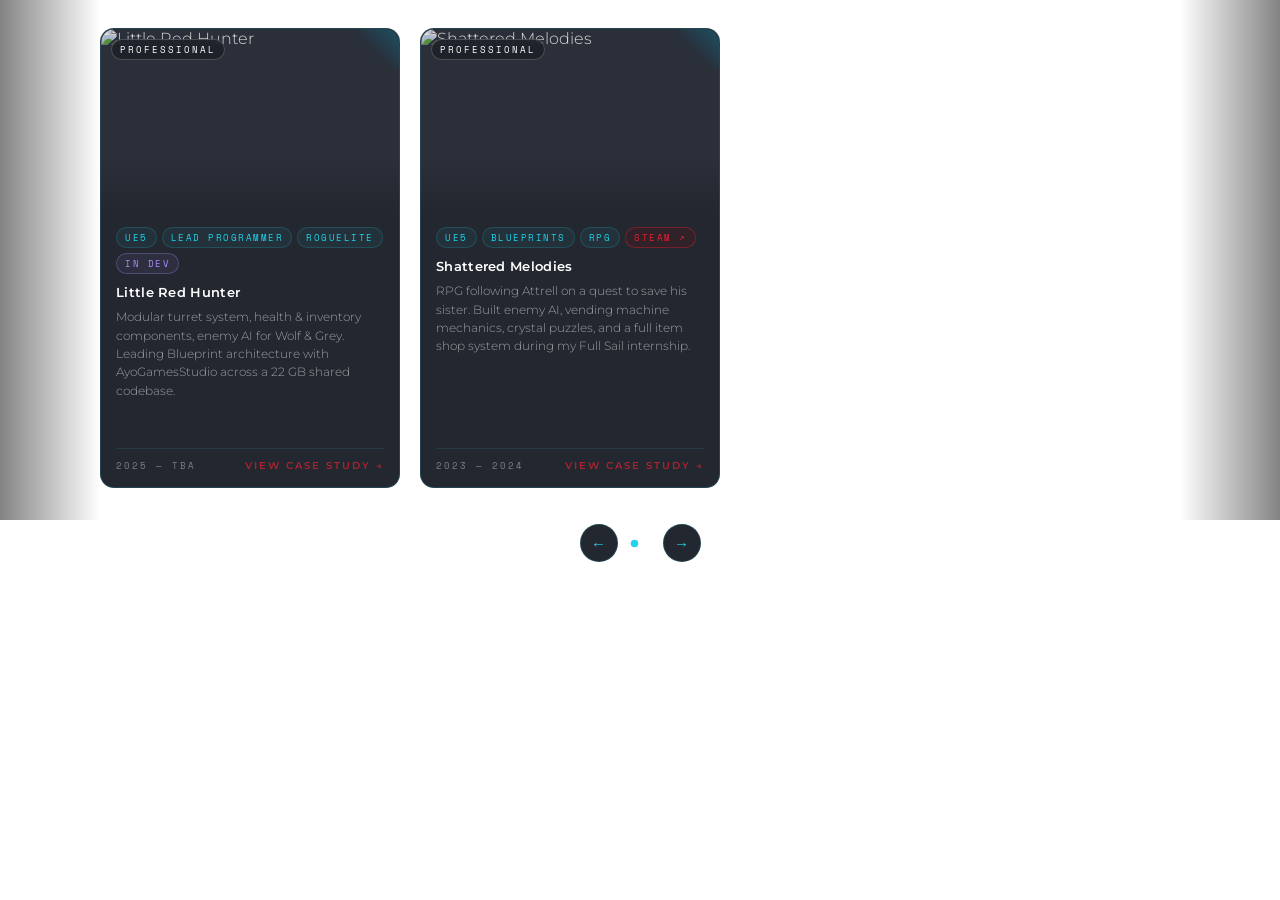
==== index.html @ e6912a4c "Adding Professional Scroller Currently has Shattered Melodies and Little Red Hunter" ====
<!DOCTYPE html>
<html lang="en">
<head>
<meta charset="UTF-8"/>
<meta name="viewport" content="width=device-width, initial-scale=1.0"/>
<title>Professional Projects</title>
<!-- Forces ALL links to open in a new top-level tab, bypassing iFrame sandbox -->
<base target="_blank"/>
<link href="https://fonts.googleapis.com/css2?family=Montserrat:wght@300;600&family=Space+Mono&display=swap" rel="stylesheet"/>
<style>
  *, *::before, *::after { box-sizing: border-box; margin: 0; padding: 0; }

  :root {
    --bg:         #838383;
    --surface:    #23272f;
    --surface2:   #2a2f3a;
    --cyan:       #22d3ee;
    --cyan-dim:   #0e7490;
    --red:        #840005;
    --red-bright: #E32132;
    --white:      #ffffff;
    --muted:      rgba(255,255,255,0.4);
    --border:     rgba(34,211,238,0.18);
    --fade-w:     60px;
    --card-w:     300px;
    --card-h:     460px;
    --media-h:    185px;
    --gap:        20px;
    --radius:     14px;
  }

  html, body {
    background: transparent;
    color: var(--white);
    font-family: 'Montserrat', sans-serif;
    font-weight: 300;
    overflow: hidden;
  }

  .scroller-wrap { position: relative; width: 100%; }
  .scroller-wrap::before,
  .scroller-wrap::after {
    content: '';
    position: absolute;
    top: 0; bottom: 0;
    width: var(--fade-w);
    z-index: 10;
    pointer-events: none;
    transition: width 0.2s ease;
  }
  .scroller-wrap::before { left:0;  background: linear-gradient(to right, var(--bg), transparent); }
  .scroller-wrap::after  { right:0; background: linear-gradient(to left,  var(--bg), transparent); }

  .track {
    display: flex;
    gap: var(--gap);
    overflow-x: auto;
    overflow-y: visible;
    scroll-snap-type: x mandatory;
    -webkit-overflow-scrolling: touch;
    padding: 28px var(--fade-w) 32px;
    scrollbar-width: none;
    cursor: grab;
    user-select: none;
  }
  .track:active { cursor: grabbing; }
  .track::-webkit-scrollbar { display: none; }

  .card-scene {
    flex: 0 0 var(--card-w);
    height: var(--card-h);
    perspective: 900px;
    scroll-snap-align: start;
    flex-shrink: 0;
  }

  .card {
    width: 100%; height: 100%;
    background: var(--surface);
    border: 1px solid var(--border);
    border-radius: var(--radius);
    position: relative;
    overflow: hidden;
    display: flex;
    flex-direction: column;
    transition: transform 0.6s cubic-bezier(0.22,1,0.36,1), box-shadow 0.6s ease, border-color 0.4s ease;
    transform-style: preserve-3d;
    will-change: transform;
  }
  .card.tilting {
    transition: transform 0.08s linear, box-shadow 0.08s linear, border-color 0.4s ease;
  }
  .card:hover { border-color: rgba(34,211,238,0.6); }
  .card::before {
    content: '';
    position: absolute;
    top:0; right:0;
    width:40px; height:40px;
    background: linear-gradient(225deg, var(--cyan-dim), transparent 60%);
    opacity: 0.5;
    z-index: 2;
    pointer-events: none;
    border-radius: 0 var(--radius) 0 0;
    transition: opacity 0.3s;
  }
  .card:hover::before { opacity: 1; }

  .holo {
    position: absolute; inset: 0;
    border-radius: var(--radius);
    z-index: 20;
    pointer-events: none;
    opacity: 0;
    transition: opacity 0.35s ease;
    mix-blend-mode: screen;
  }
  .holo::after {
    content: '';
    position: absolute; inset: 0;
    border-radius: var(--radius);
    background: radial-gradient(
      ellipse 55% 40% at var(--gx,50%) var(--gy,40%),
      rgba(255,255,255,0.16) 0%,
      rgba(255,255,255,0.05) 40%,
      transparent 70%
    );
  }
  .card:hover .holo { opacity: 1; }

  .card-media {
    position: relative;
    width: 100%; height: var(--media-h);
    overflow: hidden;
    flex-shrink: 0;
    background: var(--surface2);
    display: flex; align-items: center; justify-content: center;
    border-radius: var(--radius) var(--radius) 0 0;
  }
  .card-media img {
    width:100%; height:100%;
    object-fit: cover;
    filter: brightness(.85) saturate(.85);
    transition: filter 0.4s ease;
  }
  .card:hover .card-media img { filter: brightness(1) saturate(1); }
  .card-media::after {
    content:'';
    position:absolute; bottom:0; left:0; right:0;
    height:55px;
    background: linear-gradient(transparent, var(--surface));
    pointer-events:none;
  }
  .card-media svg { width:100%; height:100%; }

  .badge {
    position: absolute; top:10px; left:10px; z-index: 3;
    font-family: 'Space Mono', monospace;
    font-size: 9px; letter-spacing: 2px; text-transform: uppercase;
    padding: 3px 8px; border-radius: 20px;
    backdrop-filter: blur(8px);
    background: rgba(28,31,38,0.85);
    border: 1px solid var(--border);
    color: var(--cyan);
  }
  .badge.personal { color: var(--cyan);      border-color: rgba(34,211,238,.4); }
  .badge.concept  { color: #a78bfa;           border-color: rgba(167,139,250,.3); }
  .badge.tutorial { color: var(--red-bright); border-color: rgba(227,33,50,.3); }
  .badge.pro      { color: var(--white);      border-color: rgba(255,255,255,.2); }

  .card-body { flex:1; display:flex; flex-direction:column; padding:13px 15px 15px; gap:7px; }

  .tags { display:flex; flex-wrap:wrap; gap:5px; }
  .tag {
    font-family: 'Space Mono', monospace;
    font-size: 9px; letter-spacing: 1.5px; text-transform: uppercase;
    padding: 3px 8px; border-radius: 20px;
    border: 1px solid var(--border);
    color: var(--cyan); background: rgba(34,211,238,.06);
    text-decoration: none; display: inline-block;
    transition: background .2s, border-color .2s;
    cursor: default;
  }
  .tag[href] { cursor: pointer; }
  .tag:hover { background: rgba(34,211,238,.16); border-color: rgba(34,211,238,.6); }
  .tag.r { color:var(--red-bright); border-color:rgba(227,33,50,.4); background:rgba(132,0,5,.15); }
  .tag.r:hover { background:rgba(132,0,5,.28); border-color:rgba(227,33,50,.7); }
  .tag.p { color:#a78bfa; border-color:rgba(167,139,250,.3); background:rgba(167,139,250,.08); }
  .tag.p:hover { background:rgba(167,139,250,.18); border-color:rgba(167,139,250,.6); }
  .tag.g { color:#4ade80; border-color:rgba(74,222,128,.3); background:rgba(74,222,128,.08); }
  .tag.g:hover { background:rgba(74,222,128,.18); }

  .card-title {
    font-family: 'Montserrat', sans-serif; font-weight: 600;
    font-size: 13px; line-height: 1.4; color: var(--white);
    letter-spacing: 0.3px; margin-top: 2px;
  }
  .card-desc {
    font-family: 'Montserrat', sans-serif; font-weight: 300;
    font-size: 11.5px; color: rgba(255,255,255,.55); line-height: 1.6; flex:1;
  }
  .card-footer {
    display:flex; justify-content:space-between; align-items:center;
    padding-top: 10px; border-top: 1px solid rgba(34,211,238,.12); margin-top: 6px;
  }
  .card-year {
    font-family: 'Space Mono', monospace; font-size: 9px;
    color: var(--muted); letter-spacing: 2px;
  }
  .card-cta {
    font-family: 'Montserrat', sans-serif; font-weight: 600;
    font-size: 10px; letter-spacing: 2px; text-transform: uppercase;
    color: var(--red-bright); text-decoration: none;
    display:flex; align-items:center; gap: 5px; opacity: .7;
    transition: opacity .2s, gap .2s, color .2s;
  }
  .card-cta:hover { color: var(--cyan); opacity:1; gap:9px; }

  .nav { display:flex; justify-content:center; align-items:center; gap:14px; padding:4px 0 12px; }
  .nav-btn {
    width:38px; height:38px; border-radius:50%;
    border: 1px solid var(--border); background: var(--surface); color: var(--cyan);
    font-size:15px; cursor:pointer; display:flex; align-items:center; justify-content:center;
    transition: background .2s, transform .15s, border-color .2s;
  }
  .nav-btn:hover { background:rgba(34,211,238,.1); border-color:rgba(34,211,238,.5); transform:scale(1.08); }
  .nav-btn:active { transform:scale(.94); }
  .dots { display:flex; gap:7px; align-items:center; }
  .dot {
    width:5px; height:5px; border-radius:50%; background: var(--muted);
    cursor:pointer; transition: background .3s, transform .3s; border:none; padding:0;
  }
  .dot.active { background:var(--cyan); transform:scale(1.5); }

  @media (pointer: coarse) and (max-width: 600px) {
    :root { --card-w: calc(100vw - 32px); --card-h: auto; --media-h: 200px; }
    html, body { overflow: visible; }
    .scroller-wrap::before, .scroller-wrap::after { display: none; }
    .track { flex-direction:column; overflow-x:visible; scroll-snap-type:none; padding:16px; cursor:default; }
    .card-scene { flex:none; width:100%; height:auto; }
    .card { height:auto; transform:none !important; }
    .holo { display:none; }
    .nav  { display:none; }
  }
</style>
</head>
<body>
<script>
/* ================================================================
   ✏️  EDIT YOUR PROJECTS HERE
   ================================================================ */
const PROJECTS = [

  {
    title:      "Little Red Hunter",
    year:       "2025 — TBA",
    badge:      "Professional",
    badgeClass: "pro",
    desc:       "Modular turret system, health & inventory components, enemy AI for Wolf & Grey. Leading Blueprint architecture with AyoGamesStudio across a 22 GB shared codebase.",
    ctaLabel:   "View Case Study",
    ctaLink:    "https://brooksjoshua43.wixsite.com/gamedevportfolio/s-projects-side-by-side",
    tags: [
      { label:"UE5",             color:"" },
      { label:"Lead Programmer", color:"" },
      { label:"Roguelite",       color:"" },
      { label:"In Dev",          color:"p" },
    ],
    media:{ type:"image", src:"https://static.wixstatic.com/media/c1eed9_048575622e5540bda8d46e5e1c1c91e8~mv2.png", alt:"Little Red Hunter" }
  },

  {
    title:      "Shattered Melodies",
    year:       "2023 — 2024",
    badge:      "Professional",
    badgeClass: "pro",
    desc:       "RPG following Attrell on a quest to save his sister. Built enemy AI, vending machine mechanics, crystal puzzles, and a full item shop system during my Full Sail internship.",
    ctaLabel:   "View Case Study",
    ctaLink:    "https://brooksjoshua43.wixsite.com/gamedevportfolio/portfoliotemplate/shattered-melodies",
    tags: [
      { label:"UE5",        color:"" },
      { label:"Blueprints", color:"" },
      { label:"RPG",        color:"" },
      { label:"Steam",      color:"r", link:"https://store.steampowered.com/app/2989200/Shattered_Melodies/" },
    ],
    media:{ type:"image", src:"https://static.wixstatic.com/media/c1eed9_1c5d2ff0e36646c98c0fe90aca63746d~mv2.png", alt:"Shattered Melodies" }
  },

  /* ── ADD NEW PROFESSIONAL PROJECT HERE ── */

];
/* ================================================================
   ✏️  END OF EDITABLE SECTION
   ================================================================ */

function initFadeEdge() {
  const root = document.documentElement;
  const wrap = document.querySelector('.scroller-wrap');
  function update() {
    const fadeW = Math.min(100, Math.max(40, Math.round(wrap.offsetWidth * 0.18)));
    root.style.setProperty('--fade-w', fadeW + 'px');
    document.querySelector('.track').style.paddingLeft  = fadeW + 'px';
    document.querySelector('.track').style.paddingRight = fadeW + 'px';
  }
  update();
  window.ResizeObserver ? new ResizeObserver(update).observe(wrap) : window.addEventListener('resize', update);
}

function buildCard(p) {
  const scene = document.createElement('div');
  scene.className = 'card-scene';
  const card = document.createElement('article');
  card.className = 'card';

  let mediaHTML = '';
  if (p.media.type === 'image') {
    mediaHTML = `<div class="card-media"><span class="badge ${p.badgeClass}">${p.badge}</span><img src="${p.media.src}" alt="${p.media.alt}" loading="lazy"/></div>`;
  } else if (p.media.type === 'svg') {
    mediaHTML = `<div class="card-media"><span class="badge ${p.badgeClass}">${p.badge}</span>${p.media.code}</div>`;
  } else {
    mediaHTML = `<div class="card-media" style="background:linear-gradient(135deg,#0d1117,#1a1f2e 40%,#111318);"><span class="badge ${p.badgeClass}">${p.badge}</span>${p.media.html}</div>`;
  }

  const tagsHTML = p.tags.map(t => t.link
    ? `<a class="tag ${t.color}" href="${t.link}">${t.label} ↗</a>`
    : `<span class="tag ${t.color}">${t.label}</span>`
  ).join('');

  card.innerHTML = `
    ${mediaHTML}
    <div class="holo"></div>
    <div class="card-body">
      <div class="tags">${tagsHTML}</div>
      <h3 class="card-title">${p.title}</h3>
      <p class="card-desc">${p.desc}</p>
      <div class="card-footer">
        <span class="card-year">${p.year}</span>
        <a class="card-cta" href="${p.ctaLink}">${p.ctaLabel} →</a>
      </div>
    </div>`;

  scene.appendChild(card);
  return scene;
}

function initTilt(card) {
  if (window.matchMedia('(pointer: coarse) and (max-width:600px)').matches) return;
  const MAX = 8, ZLIFT = 28;
  const holo = card.querySelector('.holo');
  let raf, targetRX=0, targetRY=0, currentRX=0, currentRY=0, active=false;
  const lerp = (a,b,t) => a+(b-a)*t;

  function tick() {
    currentRX = lerp(currentRX, targetRX, 0.12);
    currentRY = lerp(currentRY, targetRY, 0.12);
    card.style.transform = `rotateX(${currentRX}deg) rotateY(${currentRY}deg) translateZ(${active?ZLIFT:0}px)`;
    card.style.boxShadow = active
      ? `0 ${18+Math.abs(currentRX)}px ${50+Math.abs(currentRX)*2}px rgba(0,0,0,.75),0 0 30px rgba(34,211,238,.12),inset 0 1px 0 rgba(34,211,238,.18)`
      : '';
    raf = requestAnimationFrame(tick);
  }

  card.addEventListener('mouseenter', () => { active=true; card.classList.add('tilting'); raf=requestAnimationFrame(tick); });
  card.addEventListener('mousemove', e => {
    const r = card.getBoundingClientRect();
    const x = (e.clientX-r.left)/r.width, y = (e.clientY-r.top)/r.height;
    targetRX = -(y-0.5)*MAX*2; targetRY = (x-0.5)*MAX*2;
    const angle = Math.atan2(y-0.5, x-0.5)*(180/Math.PI);
    holo.style.background = `conic-gradient(from ${angle}deg at ${x*100}% ${y*100}%,rgba(255,0,80,.20),rgba(255,165,0,.18),rgba(255,255,0,.15),rgba(0,255,140,.18),rgba(0,180,255,.20),rgba(160,0,255,.18),rgba(255,0,180,.18),rgba(255,0,80,.20))`;
    holo.style.setProperty('--gx', x*100+'%');
    holo.style.setProperty('--gy', y*100+'%');
  });
  card.addEventListener('mouseleave', () => {
    active=false; targetRX=0; targetRY=0;
    setTimeout(() => { cancelAnimationFrame(raf); card.style.transform=''; card.style.boxShadow=''; card.classList.remove('tilting'); currentRX=0; currentRY=0; }, 600);
  });
}

document.addEventListener('DOMContentLoaded', () => {
  const track=document.getElementById('track'), dotsEl=document.getElementById('dots');
  const mobile=window.matchMedia('(pointer: coarse) and (max-width:600px)').matches;

  PROJECTS.forEach((p,i) => {
    const scene=buildCard(p); track.appendChild(scene); initTilt(scene.querySelector('.card'));
    if (!mobile) {
      const dot=document.createElement('button');
      dot.className='dot'+(i===0?' active':'');
      dot.setAttribute('aria-label',`Project ${i+1}`);
      dot.addEventListener('click',()=>scrollTo(i));
      dotsEl.appendChild(dot);
    }
  });

  initFadeEdge();
  if (mobile) return;

  const GAP=20, cardW=()=>track.querySelector('.card-scene').offsetWidth+GAP;
  function scrollTo(i){track.scrollTo({left:i*cardW(),behavior:'smooth'});}
  function updateDots(){const idx=Math.round(track.scrollLeft/cardW());dotsEl.querySelectorAll('.dot').forEach((d,i)=>d.classList.toggle('active',i===idx));}
  document.getElementById('prev').addEventListener('click',()=>track.scrollBy({left:-cardW(),behavior:'smooth'}));
  document.getElementById('next').addEventListener('click',()=>track.scrollBy({left:cardW(),behavior:'smooth'}));
  track.addEventListener('scroll',updateDots,{passive:true});

  let down=false,startX,scrollLeft;
  track.addEventListener('mousedown',e=>{down=true;startX=e.pageX-track.offsetLeft;scrollLeft=track.scrollLeft;});
  document.addEventListener('mouseup',()=>down=false);
  document.addEventListener('mousemove',e=>{if(!down)return;e.preventDefault();track.scrollLeft=scrollLeft-(e.pageX-track.offsetLeft-startX);});
});
</script>

<div class="scroller-wrap"><div class="track" id="track"></div></div>
<div class="nav">
  <button class="nav-btn" id="prev" aria-label="Previous">&#8592;</button>
  <div class="dots" id="dots"></div>
  <button class="nav-btn" id="next" aria-label="Next">&#8594;</button>
</div>
</body>
</html>
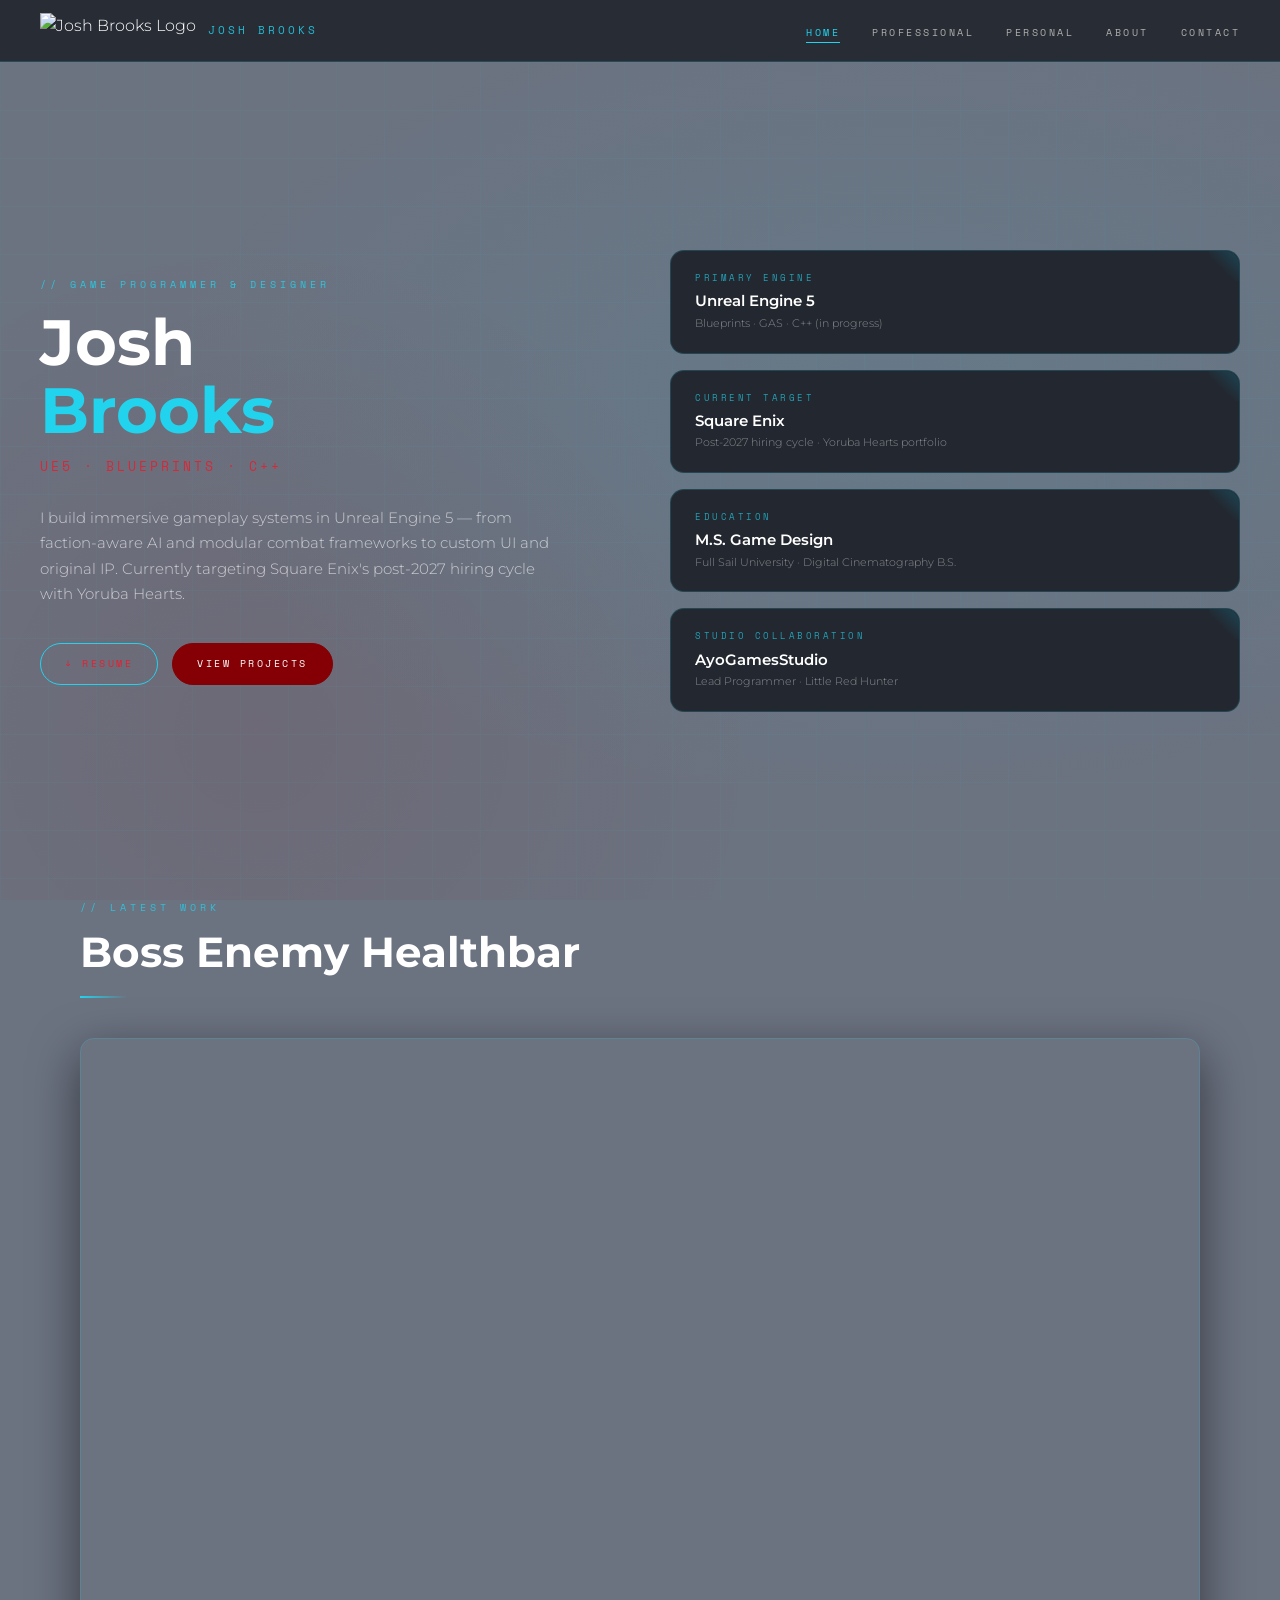
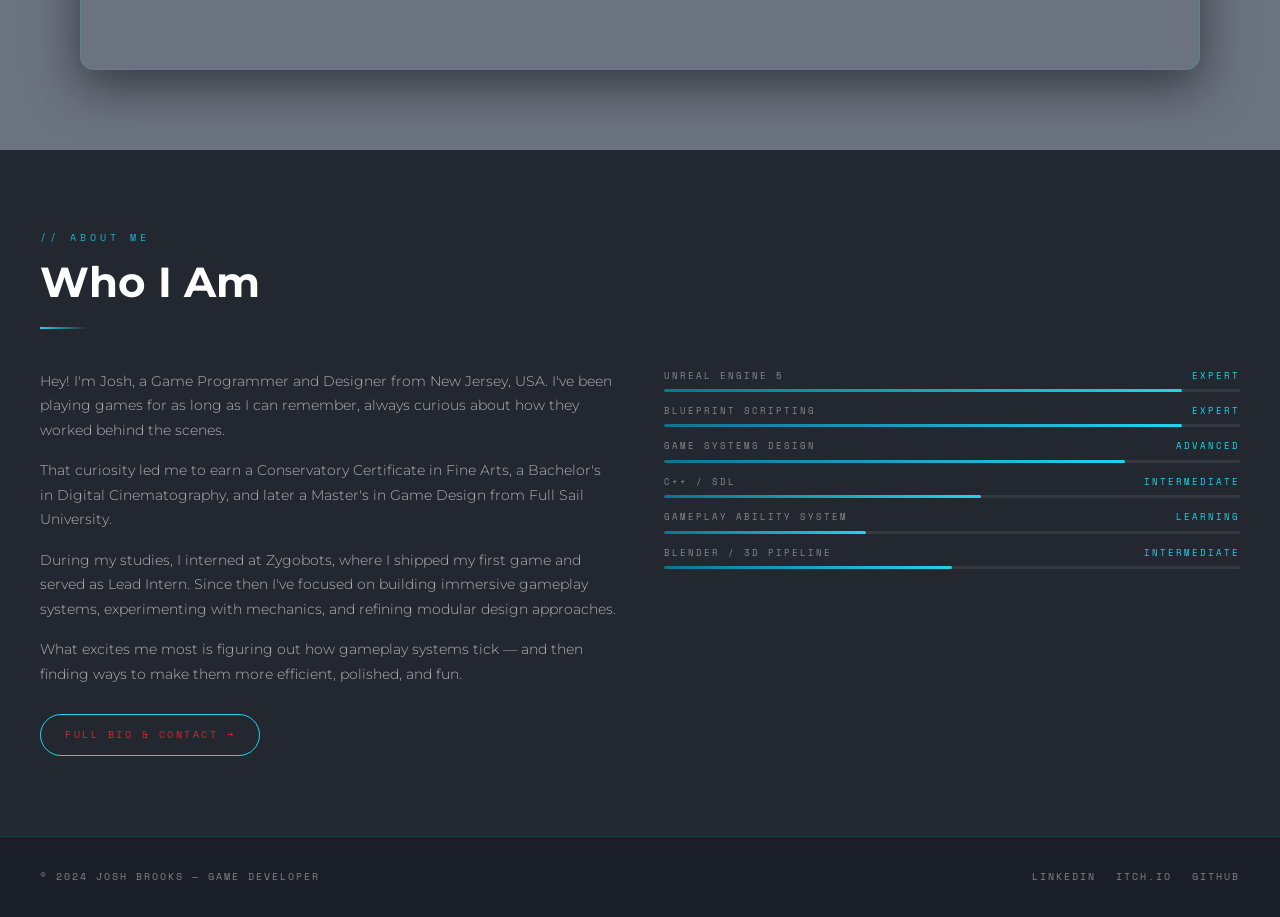
==== commit 0939d1ab: "Add files via upload" ====
--- a/index.html
+++ b/index.html
@@ -3,414 +3,370 @@
 <head>
 <meta charset="UTF-8"/>
 <meta name="viewport" content="width=device-width, initial-scale=1.0"/>
-<title>Professional Projects</title>
-<!-- Forces ALL links to open in a new top-level tab, bypassing iFrame sandbox -->
-<base target="_blank"/>
-<link href="https://fonts.googleapis.com/css2?family=Montserrat:wght@300;600&family=Space+Mono&display=swap" rel="stylesheet"/>
+<meta name="description" content="Josh Brooks — Game Programmer & Designer. UE5, Blueprints, C++."/>
+<title>Josh Brooks — Game Dev Portfolio</title>
+<link rel="stylesheet" href="style.css"/>
 <style>
-  *, *::before, *::after { box-sizing: border-box; margin: 0; padding: 0; }
-
-  :root {
-    --bg:         #838383;
-    --surface:    #23272f;
-    --surface2:   #2a2f3a;
-    --cyan:       #22d3ee;
-    --cyan-dim:   #0e7490;
-    --red:        #840005;
-    --red-bright: #E32132;
-    --white:      #ffffff;
-    --muted:      rgba(255,255,255,0.4);
-    --border:     rgba(34,211,238,0.18);
-    --fade-w:     60px;
-    --card-w:     300px;
-    --card-h:     460px;
-    --media-h:    185px;
-    --gap:        20px;
-    --radius:     14px;
-  }
-
-  html, body {
-    background: transparent;
+  /* ── HERO ── */
+  .hero {
+    min-height: calc(100vh - 62px);
+    display: flex;
+    align-items: center;
+    padding: 80px 40px;
+    position: relative;
+    overflow: hidden;
+  }
+  .hero::before {
+    content: '';
+    position: absolute; inset: 0;
+    background:
+      radial-gradient(ellipse 60% 50% at 70% 40%, rgba(34,211,238,0.07), transparent),
+      radial-gradient(ellipse 40% 60% at 20% 80%, rgba(132,0,5,0.08), transparent);
+    pointer-events: none;
+  }
+  /* subtle grid texture */
+  .hero::after {
+    content: '';
+    position: absolute; inset: 0;
+    background-image:
+      linear-gradient(rgba(34,211,238,0.04) 1px, transparent 1px),
+      linear-gradient(90deg, rgba(34,211,238,0.04) 1px, transparent 1px);
+    background-size: 48px 48px;
+    pointer-events: none;
+  }
+
+  .hero-inner {
+    position: relative;
+    z-index: 2;
+    max-width: 1200px;
+    margin: 0 auto;
+    width: 100%;
+    display: grid;
+    grid-template-columns: 1fr 1fr;
+    gap: 60px;
+    align-items: center;
+  }
+
+  .hero-eyebrow {
+    font-family: var(--font-mono);
+    font-size: 10px;
+    letter-spacing: 4px;
+    text-transform: uppercase;
+    color: var(--cyan);
+    margin-bottom: 16px;
+    opacity: 0.85;
+  }
+  .hero-name {
+    font-family: var(--font-head);
+    font-weight: 700;
+    font-size: clamp(36px, 5vw, 64px);
+    line-height: 1.05;
     color: var(--white);
-    font-family: 'Montserrat', sans-serif;
+    margin-bottom: 12px;
+  }
+  .hero-name span {
+    color: var(--cyan);
+  }
+  .hero-role {
+    font-family: var(--font-mono);
+    font-size: 13px;
+    letter-spacing: 3px;
+    text-transform: uppercase;
+    color: var(--red-bright);
+    margin-bottom: 28px;
+    opacity: 0.9;
+  }
+  .hero-bio {
+    font-size: 15px;
     font-weight: 300;
-    overflow: hidden;
-  }
-
-  .scroller-wrap { position: relative; width: 100%; }
-  .scroller-wrap::before,
-  .scroller-wrap::after {
-    content: '';
-    position: absolute;
-    top: 0; bottom: 0;
-    width: var(--fade-w);
-    z-index: 10;
-    pointer-events: none;
-    transition: width 0.2s ease;
-  }
-  .scroller-wrap::before { left:0;  background: linear-gradient(to right, var(--bg), transparent); }
-  .scroller-wrap::after  { right:0; background: linear-gradient(to left,  var(--bg), transparent); }
-
-  .track {
-    display: flex;
-    gap: var(--gap);
-    overflow-x: auto;
-    overflow-y: visible;
-    scroll-snap-type: x mandatory;
-    -webkit-overflow-scrolling: touch;
-    padding: 28px var(--fade-w) 32px;
-    scrollbar-width: none;
-    cursor: grab;
-    user-select: none;
-  }
-  .track:active { cursor: grabbing; }
-  .track::-webkit-scrollbar { display: none; }
-
-  .card-scene {
-    flex: 0 0 var(--card-w);
-    height: var(--card-h);
-    perspective: 900px;
-    scroll-snap-align: start;
-    flex-shrink: 0;
-  }
-
-  .card {
-    width: 100%; height: 100%;
+    color: rgba(255,255,255,0.65);
+    line-height: 1.7;
+    max-width: 520px;
+    margin-bottom: 36px;
+  }
+  .hero-btns {
+    display: flex;
+    gap: 14px;
+    flex-wrap: wrap;
+  }
+
+  /* hero stat chips */
+  .hero-stats {
+    display: flex;
+    flex-direction: column;
+    gap: 16px;
+  }
+  .stat-card {
     background: var(--surface);
     border: 1px solid var(--border);
     border-radius: var(--radius);
+    padding: 20px 24px;
     position: relative;
     overflow: hidden;
+    transition: border-color 0.3s, box-shadow 0.3s;
+  }
+  .stat-card:hover {
+    border-color: rgba(34,211,238,0.4);
+    box-shadow: 0 8px 32px rgba(0,0,0,0.3), 0 0 16px var(--cyan-glow);
+  }
+  .stat-card::before {
+    content: '';
+    position: absolute; top:0; right:0;
+    width:30px; height:30px;
+    background: linear-gradient(225deg, var(--cyan-dim), transparent 60%);
+    opacity: 0.4;
+    border-radius: 0 var(--radius) 0 0;
+  }
+  .stat-label {
+    font-family: var(--font-mono);
+    font-size: 9px;
+    letter-spacing: 2.5px;
+    text-transform: uppercase;
+    color: var(--cyan);
+    opacity: 0.7;
+    margin-bottom: 6px;
+  }
+  .stat-value {
+    font-family: var(--font-head);
+    font-weight: 600;
+    font-size: 15px;
+    color: var(--white);
+    line-height: 1.3;
+  }
+  .stat-sub {
+    font-size: 11px;
+    font-weight: 300;
+    color: rgba(255,255,255,0.45);
+    margin-top: 4px;
+  }
+
+  /* ── ABOUT ── */
+  .about-grid {
+    display: grid;
+    grid-template-columns: 1fr 1fr;
+    gap: 48px;
+    align-items: start;
+  }
+  .about-text p {
+    font-size: 14px;
+    font-weight: 300;
+    color: rgba(255,255,255,0.65);
+    line-height: 1.75;
+    margin-bottom: 16px;
+  }
+  .about-text p:last-child { margin-bottom: 0; }
+
+  .skills-grid {
     display: flex;
     flex-direction: column;
-    transition: transform 0.6s cubic-bezier(0.22,1,0.36,1), box-shadow 0.6s ease, border-color 0.4s ease;
-    transform-style: preserve-3d;
-    will-change: transform;
-  }
-  .card.tilting {
-    transition: transform 0.08s linear, box-shadow 0.08s linear, border-color 0.4s ease;
-  }
-  .card:hover { border-color: rgba(34,211,238,0.6); }
-  .card::before {
-    content: '';
-    position: absolute;
-    top:0; right:0;
-    width:40px; height:40px;
-    background: linear-gradient(225deg, var(--cyan-dim), transparent 60%);
-    opacity: 0.5;
-    z-index: 2;
-    pointer-events: none;
-    border-radius: 0 var(--radius) 0 0;
-    transition: opacity 0.3s;
-  }
-  .card:hover::before { opacity: 1; }
-
-  .holo {
-    position: absolute; inset: 0;
+    gap: 12px;
+  }
+  .skill-row {
+    display: flex;
+    flex-direction: column;
+    gap: 6px;
+  }
+  .skill-name {
+    font-family: var(--font-mono);
+    font-size: 9px;
+    letter-spacing: 2px;
+    text-transform: uppercase;
+    color: var(--muted);
+    display: flex;
+    justify-content: space-between;
+  }
+  .skill-name span { color: var(--cyan); }
+  .skill-bar {
+    height: 3px;
+    background: rgba(255,255,255,0.08);
+    border-radius: 2px;
+    overflow: hidden;
+  }
+  .skill-fill {
+    height: 100%;
+    background: linear-gradient(90deg, var(--cyan-dim), var(--cyan));
+    border-radius: 2px;
+    transform-origin: left;
+    animation: fillBar 1.2s cubic-bezier(0.22,1,0.36,1) both;
+    animation-play-state: paused;
+  }
+  .skill-fill.animate { animation-play-state: running; }
+  @keyframes fillBar { from { transform: scaleX(0); } to { transform: scaleX(1); } }
+
+  /* ── FEATURED VIDEO ── */
+  .video-wrap {
+    position: relative;
+    width: 100%;
+    padding-top: 56.25%;
     border-radius: var(--radius);
-    z-index: 20;
-    pointer-events: none;
-    opacity: 0;
-    transition: opacity 0.35s ease;
-    mix-blend-mode: screen;
-  }
-  .holo::after {
-    content: '';
-    position: absolute; inset: 0;
-    border-radius: var(--radius);
-    background: radial-gradient(
-      ellipse 55% 40% at var(--gx,50%) var(--gy,40%),
-      rgba(255,255,255,0.16) 0%,
-      rgba(255,255,255,0.05) 40%,
-      transparent 70%
-    );
-  }
-  .card:hover .holo { opacity: 1; }
-
-  .card-media {
-    position: relative;
-    width: 100%; height: var(--media-h);
     overflow: hidden;
-    flex-shrink: 0;
-    background: var(--surface2);
-    display: flex; align-items: center; justify-content: center;
-    border-radius: var(--radius) var(--radius) 0 0;
-  }
-  .card-media img {
+    border: 1px solid var(--border);
+    box-shadow: 0 16px 48px rgba(0,0,0,0.5);
+  }
+  .video-wrap iframe {
+    position: absolute; inset:0;
     width:100%; height:100%;
-    object-fit: cover;
-    filter: brightness(.85) saturate(.85);
-    transition: filter 0.4s ease;
-  }
-  .card:hover .card-media img { filter: brightness(1) saturate(1); }
-  .card-media::after {
-    content:'';
-    position:absolute; bottom:0; left:0; right:0;
-    height:55px;
-    background: linear-gradient(transparent, var(--surface));
-    pointer-events:none;
-  }
-  .card-media svg { width:100%; height:100%; }
-
-  .badge {
-    position: absolute; top:10px; left:10px; z-index: 3;
-    font-family: 'Space Mono', monospace;
-    font-size: 9px; letter-spacing: 2px; text-transform: uppercase;
-    padding: 3px 8px; border-radius: 20px;
-    backdrop-filter: blur(8px);
-    background: rgba(28,31,38,0.85);
-    border: 1px solid var(--border);
-    color: var(--cyan);
-  }
-  .badge.personal { color: var(--cyan);      border-color: rgba(34,211,238,.4); }
-  .badge.concept  { color: #a78bfa;           border-color: rgba(167,139,250,.3); }
-  .badge.tutorial { color: var(--red-bright); border-color: rgba(227,33,50,.3); }
-  .badge.pro      { color: var(--white);      border-color: rgba(255,255,255,.2); }
-
-  .card-body { flex:1; display:flex; flex-direction:column; padding:13px 15px 15px; gap:7px; }
-
-  .tags { display:flex; flex-wrap:wrap; gap:5px; }
-  .tag {
-    font-family: 'Space Mono', monospace;
-    font-size: 9px; letter-spacing: 1.5px; text-transform: uppercase;
-    padding: 3px 8px; border-radius: 20px;
-    border: 1px solid var(--border);
-    color: var(--cyan); background: rgba(34,211,238,.06);
-    text-decoration: none; display: inline-block;
-    transition: background .2s, border-color .2s;
-    cursor: default;
-  }
-  .tag[href] { cursor: pointer; }
-  .tag:hover { background: rgba(34,211,238,.16); border-color: rgba(34,211,238,.6); }
-  .tag.r { color:var(--red-bright); border-color:rgba(227,33,50,.4); background:rgba(132,0,5,.15); }
-  .tag.r:hover { background:rgba(132,0,5,.28); border-color:rgba(227,33,50,.7); }
-  .tag.p { color:#a78bfa; border-color:rgba(167,139,250,.3); background:rgba(167,139,250,.08); }
-  .tag.p:hover { background:rgba(167,139,250,.18); border-color:rgba(167,139,250,.6); }
-  .tag.g { color:#4ade80; border-color:rgba(74,222,128,.3); background:rgba(74,222,128,.08); }
-  .tag.g:hover { background:rgba(74,222,128,.18); }
-
-  .card-title {
-    font-family: 'Montserrat', sans-serif; font-weight: 600;
-    font-size: 13px; line-height: 1.4; color: var(--white);
-    letter-spacing: 0.3px; margin-top: 2px;
-  }
-  .card-desc {
-    font-family: 'Montserrat', sans-serif; font-weight: 300;
-    font-size: 11.5px; color: rgba(255,255,255,.55); line-height: 1.6; flex:1;
-  }
-  .card-footer {
-    display:flex; justify-content:space-between; align-items:center;
-    padding-top: 10px; border-top: 1px solid rgba(34,211,238,.12); margin-top: 6px;
-  }
-  .card-year {
-    font-family: 'Space Mono', monospace; font-size: 9px;
-    color: var(--muted); letter-spacing: 2px;
-  }
-  .card-cta {
-    font-family: 'Montserrat', sans-serif; font-weight: 600;
-    font-size: 10px; letter-spacing: 2px; text-transform: uppercase;
-    color: var(--red-bright); text-decoration: none;
-    display:flex; align-items:center; gap: 5px; opacity: .7;
-    transition: opacity .2s, gap .2s, color .2s;
-  }
-  .card-cta:hover { color: var(--cyan); opacity:1; gap:9px; }
-
-  .nav { display:flex; justify-content:center; align-items:center; gap:14px; padding:4px 0 12px; }
-  .nav-btn {
-    width:38px; height:38px; border-radius:50%;
-    border: 1px solid var(--border); background: var(--surface); color: var(--cyan);
-    font-size:15px; cursor:pointer; display:flex; align-items:center; justify-content:center;
-    transition: background .2s, transform .15s, border-color .2s;
-  }
-  .nav-btn:hover { background:rgba(34,211,238,.1); border-color:rgba(34,211,238,.5); transform:scale(1.08); }
-  .nav-btn:active { transform:scale(.94); }
-  .dots { display:flex; gap:7px; align-items:center; }
-  .dot {
-    width:5px; height:5px; border-radius:50%; background: var(--muted);
-    cursor:pointer; transition: background .3s, transform .3s; border:none; padding:0;
-  }
-  .dot.active { background:var(--cyan); transform:scale(1.5); }
-
-  @media (pointer: coarse) and (max-width: 600px) {
-    :root { --card-w: calc(100vw - 32px); --card-h: auto; --media-h: 200px; }
-    html, body { overflow: visible; }
-    .scroller-wrap::before, .scroller-wrap::after { display: none; }
-    .track { flex-direction:column; overflow-x:visible; scroll-snap-type:none; padding:16px; cursor:default; }
-    .card-scene { flex:none; width:100%; height:auto; }
-    .card { height:auto; transform:none !important; }
-    .holo { display:none; }
-    .nav  { display:none; }
+    border:none;
+  }
+
+  /* ── RESPONSIVE ── */
+  @media (max-width: 900px) {
+    .hero-inner  { grid-template-columns: 1fr; gap:40px; }
+    .hero-stats  { flex-direction: row; flex-wrap: wrap; }
+    .stat-card   { flex:1; min-width:200px; }
+    .about-grid  { grid-template-columns: 1fr; }
+    .hero        { padding: 60px 20px; }
   }
 </style>
 </head>
 <body>
+
+<!-- NAV -->
+<nav class="site-nav">
+  <div class="nav-logo">
+    <img src="https://wixmp-fe53c9ff592a4da924211f23.wixmp.com/users/c1eed976-c0aa-4ad0-b243-b94461a41cc9/design-previews/214d02a4-6cc4-48d9-95d4-596dc8450f7b/1761703744191-transparentThumbnail.png" alt="Josh Brooks Logo"/>
+    <span class="nav-logo-text">Josh Brooks</span>
+  </div>
+  <ul class="nav-links" id="navLinks">
+    <li><a href="index.html" class="active">Home</a></li>
+    <li><a href="professional.html">Professional</a></li>
+    <li><a href="personal.html">Personal</a></li>
+    <li><a href="about.html">About</a></li>
+    <li><a href="about.html#contact">Contact</a></li>
+  </ul>
+  <button class="nav-hamburger" id="hamburger" aria-label="Menu">
+    <span></span><span></span><span></span>
+  </button>
+</nav>
+
+<!-- HERO -->
+<section class="hero">
+  <div class="hero-inner">
+    <div class="hero-content">
+      <p class="hero-eyebrow">// game programmer & designer</p>
+      <h1 class="hero-name">Josh<br/><span>Brooks</span></h1>
+      <p class="hero-role">UE5 · Blueprints · C++</p>
+      <p class="hero-bio">
+        I build immersive gameplay systems in Unreal Engine 5 — from faction-aware AI and modular combat frameworks to custom UI and original IP. Currently targeting Square Enix's post-2027 hiring cycle with Yoruba Hearts.
+      </p>
+      <div class="hero-btns">
+        <a class="btn" href="https://2205a5c4-53d7-4538-85b3-964f6ede4443.filesusr.com/ugd/c1eed9_886ade4aed494b0692daa543a011683f.pdf" target="_blank" rel="noopener">
+          ↓ Resume
+        </a>
+        <a class="btn btn-solid" href="professional.html">View Projects</a>
+      </div>
+    </div>
+    <div class="hero-stats">
+      <div class="stat-card">
+        <p class="stat-label">Primary Engine</p>
+        <p class="stat-value">Unreal Engine 5</p>
+        <p class="stat-sub">Blueprints · GAS · C++ (in progress)</p>
+      </div>
+      <div class="stat-card">
+        <p class="stat-label">Current Target</p>
+        <p class="stat-value">Square Enix</p>
+        <p class="stat-sub">Post-2027 hiring cycle · Yoruba Hearts portfolio</p>
+      </div>
+      <div class="stat-card">
+        <p class="stat-label">Education</p>
+        <p class="stat-value">M.S. Game Design</p>
+        <p class="stat-sub">Full Sail University · Digital Cinematography B.S.</p>
+      </div>
+      <div class="stat-card">
+        <p class="stat-label">Studio Collaboration</p>
+        <p class="stat-value">AyoGamesStudio</p>
+        <p class="stat-sub">Lead Programmer · Little Red Hunter</p>
+      </div>
+    </div>
+  </div>
+</section>
+
+<!-- FEATURED VIDEO -->
+<div class="section" style="padding-top:0;">
+  <p class="section-label">// latest work</p>
+  <h2 class="section-title">Boss Enemy Healthbar</h2>
+  <div class="section-rule"></div>
+  <div class="video-wrap">
+    <iframe src="https://www.youtube.com/embed/sXqVevbXJlM" title="KH-Style Segmented Healthbar Tutorial" allowfullscreen></iframe>
+  </div>
+</div>
+
+<!-- ABOUT SNAPSHOT -->
+<div class="section" style="background:var(--bg-dark); max-width:100%; padding:80px 40px;">
+  <div style="max-width:1200px; margin:0 auto;">
+    <p class="section-label">// about me</p>
+    <h2 class="section-title">Who I Am</h2>
+    <div class="section-rule"></div>
+    <div class="about-grid">
+      <div class="about-text">
+        <p>Hey! I'm Josh, a Game Programmer and Designer from New Jersey, USA. I've been playing games for as long as I can remember, always curious about how they worked behind the scenes.</p>
+        <p>That curiosity led me to earn a Conservatory Certificate in Fine Arts, a Bachelor's in Digital Cinematography, and later a Master's in Game Design from Full Sail University.</p>
+        <p>During my studies, I interned at Zygobots, where I shipped my first game and served as Lead Intern. Since then I've focused on building immersive gameplay systems, experimenting with mechanics, and refining modular design approaches.</p>
+        <p>What excites me most is figuring out how gameplay systems tick — and then finding ways to make them more efficient, polished, and fun.</p>
+        <div style="margin-top:28px;">
+          <a class="btn" href="about.html">Full Bio & Contact →</a>
+        </div>
+      </div>
+      <div class="skills-grid" id="skillsGrid">
+        <div class="skill-row">
+          <div class="skill-name">Unreal Engine 5 <span>Expert</span></div>
+          <div class="skill-bar"><div class="skill-fill" style="width:90%"></div></div>
+        </div>
+        <div class="skill-row">
+          <div class="skill-name">Blueprint Scripting <span>Expert</span></div>
+          <div class="skill-bar"><div class="skill-fill" style="width:90%"></div></div>
+        </div>
+        <div class="skill-row">
+          <div class="skill-name">Game Systems Design <span>Advanced</span></div>
+          <div class="skill-bar"><div class="skill-fill" style="width:80%"></div></div>
+        </div>
+        <div class="skill-row">
+          <div class="skill-name">C++ / SDL <span>Intermediate</span></div>
+          <div class="skill-bar"><div class="skill-fill" style="width:55%"></div></div>
+        </div>
+        <div class="skill-row">
+          <div class="skill-name">Gameplay Ability System <span>Learning</span></div>
+          <div class="skill-bar"><div class="skill-fill" style="width:35%"></div></div>
+        </div>
+        <div class="skill-row">
+          <div class="skill-name">Blender / 3D Pipeline <span>Intermediate</span></div>
+          <div class="skill-bar"><div class="skill-fill" style="width:50%"></div></div>
+        </div>
+      </div>
+    </div>
+  </div>
+</div>
+
+<!-- FOOTER -->
+<footer class="site-footer">
+  <p class="footer-copy">© 2024 Josh Brooks — Game Developer</p>
+  <div class="footer-links">
+    <a href="http://www.linkedin.com/in/veryambitious" target="_blank" rel="noopener">LinkedIn</a>
+    <a href="https://fear-wydk.itch.io" target="_blank" rel="noopener">itch.io</a>
+    <a href="https://github.com/FearWydk" target="_blank" rel="noopener">GitHub</a>
+  </div>
+</footer>
+
 <script>
-/* ================================================================
-   ✏️  EDIT YOUR PROJECTS HERE
-   ================================================================ */
-const PROJECTS = [
-
-  {
-    title:      "Little Red Hunter",
-    year:       "2025 — TBA",
-    badge:      "Professional",
-    badgeClass: "pro",
-    desc:       "Modular turret system, health & inventory components, enemy AI for Wolf & Grey. Leading Blueprint architecture with AyoGamesStudio across a 22 GB shared codebase.",
-    ctaLabel:   "View Case Study",
-    ctaLink:    "https://brooksjoshua43.wixsite.com/gamedevportfolio/s-projects-side-by-side",
-    tags: [
-      { label:"UE5",             color:"" },
-      { label:"Lead Programmer", color:"" },
-      { label:"Roguelite",       color:"" },
-      { label:"In Dev",          color:"p" },
-    ],
-    media:{ type:"image", src:"https://static.wixstatic.com/media/c1eed9_048575622e5540bda8d46e5e1c1c91e8~mv2.png", alt:"Little Red Hunter" }
-  },
-
-  {
-    title:      "Shattered Melodies",
-    year:       "2023 — 2024",
-    badge:      "Professional",
-    badgeClass: "pro",
-    desc:       "RPG following Attrell on a quest to save his sister. Built enemy AI, vending machine mechanics, crystal puzzles, and a full item shop system during my Full Sail internship.",
-    ctaLabel:   "View Case Study",
-    ctaLink:    "https://brooksjoshua43.wixsite.com/gamedevportfolio/portfoliotemplate/shattered-melodies",
-    tags: [
-      { label:"UE5",        color:"" },
-      { label:"Blueprints", color:"" },
-      { label:"RPG",        color:"" },
-      { label:"Steam",      color:"r", link:"https://store.steampowered.com/app/2989200/Shattered_Melodies/" },
-    ],
-    media:{ type:"image", src:"https://static.wixstatic.com/media/c1eed9_1c5d2ff0e36646c98c0fe90aca63746d~mv2.png", alt:"Shattered Melodies" }
-  },
-
-  /* ── ADD NEW PROFESSIONAL PROJECT HERE ── */
-
-];
-/* ================================================================
-   ✏️  END OF EDITABLE SECTION
-   ================================================================ */
-
-function initFadeEdge() {
-  const root = document.documentElement;
-  const wrap = document.querySelector('.scroller-wrap');
-  function update() {
-    const fadeW = Math.min(100, Math.max(40, Math.round(wrap.offsetWidth * 0.18)));
-    root.style.setProperty('--fade-w', fadeW + 'px');
-    document.querySelector('.track').style.paddingLeft  = fadeW + 'px';
-    document.querySelector('.track').style.paddingRight = fadeW + 'px';
-  }
-  update();
-  window.ResizeObserver ? new ResizeObserver(update).observe(wrap) : window.addEventListener('resize', update);
-}
-
-function buildCard(p) {
-  const scene = document.createElement('div');
-  scene.className = 'card-scene';
-  const card = document.createElement('article');
-  card.className = 'card';
-
-  let mediaHTML = '';
-  if (p.media.type === 'image') {
-    mediaHTML = `<div class="card-media"><span class="badge ${p.badgeClass}">${p.badge}</span><img src="${p.media.src}" alt="${p.media.alt}" loading="lazy"/></div>`;
-  } else if (p.media.type === 'svg') {
-    mediaHTML = `<div class="card-media"><span class="badge ${p.badgeClass}">${p.badge}</span>${p.media.code}</div>`;
-  } else {
-    mediaHTML = `<div class="card-media" style="background:linear-gradient(135deg,#0d1117,#1a1f2e 40%,#111318);"><span class="badge ${p.badgeClass}">${p.badge}</span>${p.media.html}</div>`;
-  }
-
-  const tagsHTML = p.tags.map(t => t.link
-    ? `<a class="tag ${t.color}" href="${t.link}">${t.label} ↗</a>`
-    : `<span class="tag ${t.color}">${t.label}</span>`
-  ).join('');
-
-  card.innerHTML = `
-    ${mediaHTML}
-    <div class="holo"></div>
-    <div class="card-body">
-      <div class="tags">${tagsHTML}</div>
-      <h3 class="card-title">${p.title}</h3>
-      <p class="card-desc">${p.desc}</p>
-      <div class="card-footer">
-        <span class="card-year">${p.year}</span>
-        <a class="card-cta" href="${p.ctaLink}">${p.ctaLabel} →</a>
-      </div>
-    </div>`;
-
-  scene.appendChild(card);
-  return scene;
-}
-
-function initTilt(card) {
-  if (window.matchMedia('(pointer: coarse) and (max-width:600px)').matches) return;
-  const MAX = 8, ZLIFT = 28;
-  const holo = card.querySelector('.holo');
-  let raf, targetRX=0, targetRY=0, currentRX=0, currentRY=0, active=false;
-  const lerp = (a,b,t) => a+(b-a)*t;
-
-  function tick() {
-    currentRX = lerp(currentRX, targetRX, 0.12);
-    currentRY = lerp(currentRY, targetRY, 0.12);
-    card.style.transform = `rotateX(${currentRX}deg) rotateY(${currentRY}deg) translateZ(${active?ZLIFT:0}px)`;
-    card.style.boxShadow = active
-      ? `0 ${18+Math.abs(currentRX)}px ${50+Math.abs(currentRX)*2}px rgba(0,0,0,.75),0 0 30px rgba(34,211,238,.12),inset 0 1px 0 rgba(34,211,238,.18)`
-      : '';
-    raf = requestAnimationFrame(tick);
-  }
-
-  card.addEventListener('mouseenter', () => { active=true; card.classList.add('tilting'); raf=requestAnimationFrame(tick); });
-  card.addEventListener('mousemove', e => {
-    const r = card.getBoundingClientRect();
-    const x = (e.clientX-r.left)/r.width, y = (e.clientY-r.top)/r.height;
-    targetRX = -(y-0.5)*MAX*2; targetRY = (x-0.5)*MAX*2;
-    const angle = Math.atan2(y-0.5, x-0.5)*(180/Math.PI);
-    holo.style.background = `conic-gradient(from ${angle}deg at ${x*100}% ${y*100}%,rgba(255,0,80,.20),rgba(255,165,0,.18),rgba(255,255,0,.15),rgba(0,255,140,.18),rgba(0,180,255,.20),rgba(160,0,255,.18),rgba(255,0,180,.18),rgba(255,0,80,.20))`;
-    holo.style.setProperty('--gx', x*100+'%');
-    holo.style.setProperty('--gy', y*100+'%');
+  // Nav hamburger
+  document.getElementById('hamburger').addEventListener('click', () => {
+    document.getElementById('navLinks').classList.toggle('open');
   });
-  card.addEventListener('mouseleave', () => {
-    active=false; targetRX=0; targetRY=0;
-    setTimeout(() => { cancelAnimationFrame(raf); card.style.transform=''; card.style.boxShadow=''; card.classList.remove('tilting'); currentRX=0; currentRY=0; }, 600);
-  });
-}
-
-document.addEventListener('DOMContentLoaded', () => {
-  const track=document.getElementById('track'), dotsEl=document.getElementById('dots');
-  const mobile=window.matchMedia('(pointer: coarse) and (max-width:600px)').matches;
-
-  PROJECTS.forEach((p,i) => {
-    const scene=buildCard(p); track.appendChild(scene); initTilt(scene.querySelector('.card'));
-    if (!mobile) {
-      const dot=document.createElement('button');
-      dot.className='dot'+(i===0?' active':'');
-      dot.setAttribute('aria-label',`Project ${i+1}`);
-      dot.addEventListener('click',()=>scrollTo(i));
-      dotsEl.appendChild(dot);
-    }
-  });
-
-  initFadeEdge();
-  if (mobile) return;
-
-  const GAP=20, cardW=()=>track.querySelector('.card-scene').offsetWidth+GAP;
-  function scrollTo(i){track.scrollTo({left:i*cardW(),behavior:'smooth'});}
-  function updateDots(){const idx=Math.round(track.scrollLeft/cardW());dotsEl.querySelectorAll('.dot').forEach((d,i)=>d.classList.toggle('active',i===idx));}
-  document.getElementById('prev').addEventListener('click',()=>track.scrollBy({left:-cardW(),behavior:'smooth'}));
-  document.getElementById('next').addEventListener('click',()=>track.scrollBy({left:cardW(),behavior:'smooth'}));
-  track.addEventListener('scroll',updateDots,{passive:true});
-
-  let down=false,startX,scrollLeft;
-  track.addEventListener('mousedown',e=>{down=true;startX=e.pageX-track.offsetLeft;scrollLeft=track.scrollLeft;});
-  document.addEventListener('mouseup',()=>down=false);
-  document.addEventListener('mousemove',e=>{if(!down)return;e.preventDefault();track.scrollLeft=scrollLeft-(e.pageX-track.offsetLeft-startX);});
-});
+
+  // Skill bar animation on scroll
+  const skillsGrid = document.getElementById('skillsGrid');
+  const fills = skillsGrid.querySelectorAll('.skill-fill');
+  const observer = new IntersectionObserver(entries => {
+    entries.forEach(entry => {
+      if (entry.isIntersecting) {
+        fills.forEach((f, i) => {
+          setTimeout(() => f.classList.add('animate'), i * 100);
+        });
+        observer.disconnect();
+      }
+    });
+  }, { threshold: 0.3 });
+  observer.observe(skillsGrid);
 </script>
-
-<div class="scroller-wrap"><div class="track" id="track"></div></div>
-<div class="nav">
-  <button class="nav-btn" id="prev" aria-label="Previous">&#8592;</button>
-  <div class="dots" id="dots"></div>
-  <button class="nav-btn" id="next" aria-label="Next">&#8594;</button>
-</div>
 </body>
 </html>
--- a/style.css
+++ b/style.css
@@ -0,0 +1,449 @@
+/* ============================================================
+   JOSH BROOKS — GAME DEV PORTFOLIO
+   Shared stylesheet — all pages import this
+   ============================================================ */
+
+/* ── FONTS ── */
+@import url('https://fonts.googleapis.com/css2?family=Montserrat:wght@300;400;600;700&family=Space+Mono:ital,wght@0,400;0,700;1,400&display=swap');
+
+/* ── RESET ── */
+*, *::before, *::after { box-sizing: border-box; margin: 0; padding: 0; }
+html { scroll-behavior: smooth; }
+
+/* ── TOKENS ── */
+:root {
+  --bg:           #6b7280;
+  --bg-dark:      #23272f;
+  --bg-darker:    #1a1e26;
+  --surface:      #23272f;
+  --surface2:     #2a2f3a;
+  --cyan:         #22d3ee;
+  --cyan-dim:     #0e7490;
+  --cyan-glow:    rgba(34,211,238,0.12);
+  --red:          #840005;
+  --red-bright:   #E32132;
+  --white:        #ffffff;
+  --offwhite:     #e8e6df;
+  --muted:        rgba(255,255,255,0.45);
+  --border:       rgba(34,211,238,0.18);
+  --radius:       14px;
+  --radius-sm:    8px;
+  --font-head:    'Montserrat', sans-serif;
+  --font-body:    'Montserrat', sans-serif;
+  --font-mono:    'Space Mono', monospace;
+}
+
+/* ── BASE ── */
+body {
+  background: var(--bg);
+  color: var(--white);
+  font-family: var(--font-body);
+  font-weight: 300;
+  line-height: 1.6;
+  min-height: 100vh;
+  display: flex;
+  flex-direction: column;
+}
+
+a { color: inherit; text-decoration: none; }
+img { display: block; max-width: 100%; }
+
+/* ── NAV ── */
+.site-nav {
+  position: sticky;
+  top: 0;
+  z-index: 100;
+  background: rgba(35,39,47,0.92);
+  backdrop-filter: blur(14px);
+  -webkit-backdrop-filter: blur(14px);
+  border-bottom: 1px solid var(--border);
+  padding: 0 40px;
+  display: flex;
+  align-items: center;
+  justify-content: space-between;
+  height: 62px;
+}
+
+.nav-logo {
+  display: flex;
+  align-items: center;
+  gap: 12px;
+}
+.nav-logo img {
+  height: 36px;
+  width: auto;
+}
+.nav-logo-text {
+  font-family: var(--font-mono);
+  font-size: 11px;
+  letter-spacing: 3px;
+  text-transform: uppercase;
+  color: var(--cyan);
+  opacity: 0.85;
+}
+
+.nav-links {
+  display: flex;
+  gap: 32px;
+  list-style: none;
+}
+.nav-links a {
+  font-family: var(--font-mono);
+  font-size: 10px;
+  letter-spacing: 2.5px;
+  text-transform: uppercase;
+  color: var(--offwhite);
+  opacity: 0.7;
+  transition: opacity 0.2s, color 0.2s;
+  padding-bottom: 2px;
+  border-bottom: 1px solid transparent;
+}
+.nav-links a:hover,
+.nav-links a.active {
+  opacity: 1;
+  color: var(--cyan);
+  border-bottom-color: var(--cyan);
+}
+
+.nav-hamburger {
+  display: none;
+  flex-direction: column;
+  gap: 5px;
+  cursor: pointer;
+  background: none;
+  border: none;
+  padding: 4px;
+}
+.nav-hamburger span {
+  display: block;
+  width: 22px;
+  height: 2px;
+  background: var(--offwhite);
+  border-radius: 2px;
+  transition: all 0.3s;
+}
+
+/* ── MOBILE NAV ── */
+@media (max-width: 768px) {
+  .site-nav { padding: 0 20px; }
+  .nav-hamburger { display: flex; }
+  .nav-links {
+    display: none;
+    position: absolute;
+    top: 62px; left: 0; right: 0;
+    flex-direction: column;
+    gap: 0;
+    background: var(--bg-dark);
+    border-bottom: 1px solid var(--border);
+    padding: 12px 0;
+  }
+  .nav-links.open { display: flex; }
+  .nav-links li a {
+    display: block;
+    padding: 12px 24px;
+    font-size: 11px;
+  }
+}
+
+/* ── FOOTER ── */
+.site-footer {
+  margin-top: auto;
+  background: var(--bg-darker);
+  border-top: 1px solid var(--border);
+  padding: 32px 40px;
+  display: flex;
+  justify-content: space-between;
+  align-items: center;
+  flex-wrap: wrap;
+  gap: 16px;
+}
+.footer-copy {
+  font-family: var(--font-mono);
+  font-size: 10px;
+  letter-spacing: 2px;
+  color: var(--muted);
+  text-transform: uppercase;
+}
+.footer-links {
+  display: flex;
+  gap: 20px;
+  align-items: center;
+}
+.footer-links a {
+  font-family: var(--font-mono);
+  font-size: 10px;
+  letter-spacing: 2px;
+  text-transform: uppercase;
+  color: var(--muted);
+  transition: color 0.2s;
+}
+.footer-links a:hover { color: var(--cyan); }
+
+/* ── SECTION WRAPPER ── */
+.section {
+  padding: 80px 40px;
+  max-width: 1200px;
+  margin: 0 auto;
+  width: 100%;
+}
+.section-label {
+  font-family: var(--font-mono);
+  font-size: 10px;
+  letter-spacing: 4px;
+  text-transform: uppercase;
+  color: var(--cyan);
+  opacity: 0.8;
+  margin-bottom: 12px;
+}
+.section-title {
+  font-family: var(--font-head);
+  font-weight: 700;
+  font-size: clamp(26px, 4vw, 42px);
+  color: var(--white);
+  line-height: 1.15;
+  margin-bottom: 20px;
+}
+.section-rule {
+  width: 48px;
+  height: 2px;
+  background: linear-gradient(90deg, var(--cyan), transparent);
+  margin-bottom: 40px;
+}
+
+/* ── BUTTONS ── */
+.btn {
+  display: inline-flex;
+  align-items: center;
+  gap: 8px;
+  font-family: var(--font-mono);
+  font-size: 10px;
+  letter-spacing: 2.5px;
+  text-transform: uppercase;
+  padding: 12px 24px;
+  border-radius: 40px;
+  border: 1.5px solid var(--cyan);
+  color: var(--red-bright);
+  background: transparent;
+  cursor: pointer;
+  text-decoration: none;
+  transition: background 0.25s, color 0.25s, box-shadow 0.25s;
+}
+.btn:hover {
+  background: rgba(34,211,238,0.1);
+  color: var(--cyan);
+  box-shadow: 0 0 20px rgba(34,211,238,0.2);
+}
+.btn-solid {
+  background: var(--red);
+  border-color: var(--red);
+  color: var(--white);
+}
+.btn-solid:hover {
+  background: var(--red-bright);
+  border-color: var(--red-bright);
+  color: var(--white);
+  box-shadow: 0 0 20px rgba(227,33,50,0.3);
+}
+
+/* ── SCROLLER (shared across pro + personal pages) ── */
+.scroller-section {
+  padding: 60px 0;
+  background: var(--bg);
+  position: relative;
+}
+.scroller-section .section-label,
+.scroller-section .section-title,
+.scroller-section .section-rule {
+  padding: 0 40px;
+}
+
+:root {
+  --card-w:   300px;
+  --card-h:   460px;
+  --media-h:  185px;
+  --gap:      20px;
+  --fade-w:   60px;
+}
+
+.scroller-wrap { position: relative; width: 100%; }
+.scroller-wrap::before,
+.scroller-wrap::after {
+  content: '';
+  position: absolute; top:0; bottom:0;
+  width: var(--fade-w);
+  z-index: 10; pointer-events: none;
+  transition: width 0.2s ease;
+}
+.scroller-wrap::before { left:0;  background: linear-gradient(to right, var(--bg), transparent); }
+.scroller-wrap::after  { right:0; background: linear-gradient(to left,  var(--bg), transparent); }
+
+.track {
+  display: flex;
+  gap: var(--gap);
+  overflow-x: auto; overflow-y: visible;
+  scroll-snap-type: x mandatory;
+  -webkit-overflow-scrolling: touch;
+  padding: 28px var(--fade-w) 32px;
+  scrollbar-width: none; cursor: grab; user-select: none;
+}
+.track:active { cursor: grabbing; }
+.track::-webkit-scrollbar { display: none; }
+
+.card-scene {
+  flex: 0 0 var(--card-w);
+  height: var(--card-h);
+  perspective: 900px;
+  scroll-snap-align: start;
+  flex-shrink: 0;
+}
+
+.card {
+  width: 100%; height: 100%;
+  background: var(--surface);
+  border: 1px solid var(--border);
+  border-radius: var(--radius);
+  position: relative; overflow: hidden;
+  display: flex; flex-direction: column;
+  transition: transform 0.6s cubic-bezier(0.22,1,0.36,1), box-shadow 0.6s ease, border-color 0.4s ease;
+  transform-style: preserve-3d;
+  will-change: transform;
+}
+.card.tilting {
+  transition: transform 0.08s linear, box-shadow 0.08s linear, border-color 0.4s ease;
+}
+.card:hover { border-color: rgba(34,211,238,0.6); }
+.card::before {
+  content: '';
+  position: absolute; top:0; right:0; width:40px; height:40px;
+  background: linear-gradient(225deg, var(--cyan-dim), transparent 60%);
+  opacity: 0.5; z-index: 2; pointer-events: none;
+  border-radius: 0 var(--radius) 0 0;
+  transition: opacity 0.3s;
+}
+.card:hover::before { opacity: 1; }
+
+.holo {
+  position: absolute; inset: 0;
+  border-radius: var(--radius);
+  z-index: 20; pointer-events: none;
+  opacity: 0; transition: opacity 0.35s ease;
+  mix-blend-mode: screen;
+}
+.holo::after {
+  content: ''; position: absolute; inset: 0;
+  border-radius: var(--radius);
+  background: radial-gradient(ellipse 55% 40% at var(--gx,50%) var(--gy,40%), rgba(255,255,255,0.16) 0%, rgba(255,255,255,0.05) 40%, transparent 70%);
+}
+.card:hover .holo { opacity: 1; }
+
+.card-media {
+  position: relative; width: 100%; height: var(--media-h);
+  overflow: hidden; flex-shrink: 0;
+  background: var(--surface2);
+  display: flex; align-items: center; justify-content: center;
+  border-radius: var(--radius) var(--radius) 0 0;
+}
+.card-media img {
+  width:100%; height:100%; object-fit:cover;
+  filter: brightness(.85) saturate(.85);
+  transition: filter 0.4s ease;
+}
+.card:hover .card-media img { filter: brightness(1) saturate(1); }
+.card-media::after {
+  content:''; position:absolute; bottom:0; left:0; right:0;
+  height:55px;
+  background: linear-gradient(transparent, var(--surface));
+  pointer-events:none;
+}
+.card-media svg { width:100%; height:100%; }
+
+.badge {
+  position: absolute; top:10px; left:10px; z-index:3;
+  font-family: var(--font-mono); font-size:9px; letter-spacing:2px; text-transform:uppercase;
+  padding:3px 8px; border-radius:20px;
+  backdrop-filter: blur(8px);
+  background: rgba(28,31,38,0.85); border:1px solid var(--border); color:var(--cyan);
+}
+.badge.personal { color:var(--cyan);      border-color:rgba(34,211,238,.4); }
+.badge.concept  { color:#a78bfa;           border-color:rgba(167,139,250,.3); }
+.badge.tutorial { color:var(--red-bright); border-color:rgba(227,33,50,.3); }
+.badge.pro      { color:var(--white);      border-color:rgba(255,255,255,.2); }
+
+.card-body { flex:1; display:flex; flex-direction:column; padding:13px 15px 15px; gap:7px; }
+
+.tags { display:flex; flex-wrap:wrap; gap:5px; }
+.tag {
+  font-family: var(--font-mono); font-size:9px; letter-spacing:1.5px; text-transform:uppercase;
+  padding:3px 8px; border-radius:20px;
+  border:1px solid var(--border); color:var(--cyan); background:rgba(34,211,238,.06);
+  text-decoration:none; display:inline-block;
+  transition:background .2s, border-color .2s;
+}
+.tag:hover { background:rgba(34,211,238,.16); border-color:rgba(34,211,238,.6); }
+.tag.r { color:var(--red-bright); border-color:rgba(227,33,50,.4); background:rgba(132,0,5,.15); }
+.tag.r:hover { background:rgba(132,0,5,.28); border-color:rgba(227,33,50,.7); }
+.tag.p { color:#a78bfa; border-color:rgba(167,139,250,.3); background:rgba(167,139,250,.08); }
+.tag.p:hover { background:rgba(167,139,250,.18); border-color:rgba(167,139,250,.6); }
+.tag.g { color:#4ade80; border-color:rgba(74,222,128,.3); background:rgba(74,222,128,.08); }
+.tag.g:hover { background:rgba(74,222,128,.18); }
+
+.card-title {
+  font-family: var(--font-head); font-weight:600; font-size:13px;
+  line-height:1.4; color:var(--white); letter-spacing:0.3px; margin-top:2px;
+}
+.card-desc {
+  font-family: var(--font-body); font-weight:300; font-size:11.5px;
+  color:rgba(255,255,255,.55); line-height:1.6; flex:1;
+}
+.card-footer {
+  display:flex; justify-content:space-between; align-items:center;
+  padding-top:10px; border-top:1px solid rgba(34,211,238,.12); margin-top:6px;
+}
+.card-year { font-family:var(--font-mono); font-size:9px; color:var(--muted); letter-spacing:2px; }
+.card-cta {
+  font-family:var(--font-head); font-weight:600; font-size:10px;
+  letter-spacing:2px; text-transform:uppercase;
+  color:var(--red-bright); text-decoration:none;
+  display:flex; align-items:center; gap:5px; opacity:.7;
+  transition:opacity .2s, gap .2s, color .2s;
+}
+.card-cta:hover { color:var(--cyan); opacity:1; gap:9px; }
+
+.scroller-nav {
+  display:flex; justify-content:center; align-items:center;
+  gap:14px; padding:4px 0 12px;
+}
+.s-btn {
+  width:38px; height:38px; border-radius:50%;
+  border:1px solid var(--border); background:var(--surface); color:var(--cyan);
+  font-size:15px; cursor:pointer;
+  display:flex; align-items:center; justify-content:center;
+  transition:background .2s, transform .15s, border-color .2s;
+}
+.s-btn:hover { background:rgba(34,211,238,.1); border-color:rgba(34,211,238,.5); transform:scale(1.08); }
+.s-btn:active { transform:scale(.94); }
+.s-dots { display:flex; gap:7px; align-items:center; }
+.s-dot {
+  width:5px; height:5px; border-radius:50%; background:var(--muted);
+  cursor:pointer; transition:background .3s, transform .3s; border:none; padding:0;
+}
+.s-dot.active { background:var(--cyan); transform:scale(1.5); }
+
+/* ── MOBILE SCROLLER ── */
+@media (pointer: coarse) and (max-width: 600px) {
+  :root { --card-w:calc(100vw - 32px); --card-h:auto; --media-h:200px; }
+  .scroller-wrap::before,.scroller-wrap::after { display:none; }
+  .track { flex-direction:column; overflow-x:visible; scroll-snap-type:none; padding:16px; cursor:default; }
+  .card-scene { flex:none; width:100%; height:auto; }
+  .card { height:auto; transform:none !important; }
+  .holo { display:none; }
+  .scroller-nav { display:none; }
+}
+
+@media (max-width: 768px) {
+  .section { padding:60px 20px; }
+  .site-footer { padding:24px 20px; flex-direction:column; align-items:flex-start; }
+  .scroller-section .section-label,
+  .scroller-section .section-title,
+  .scroller-section .section-rule { padding:0 20px; }
+}
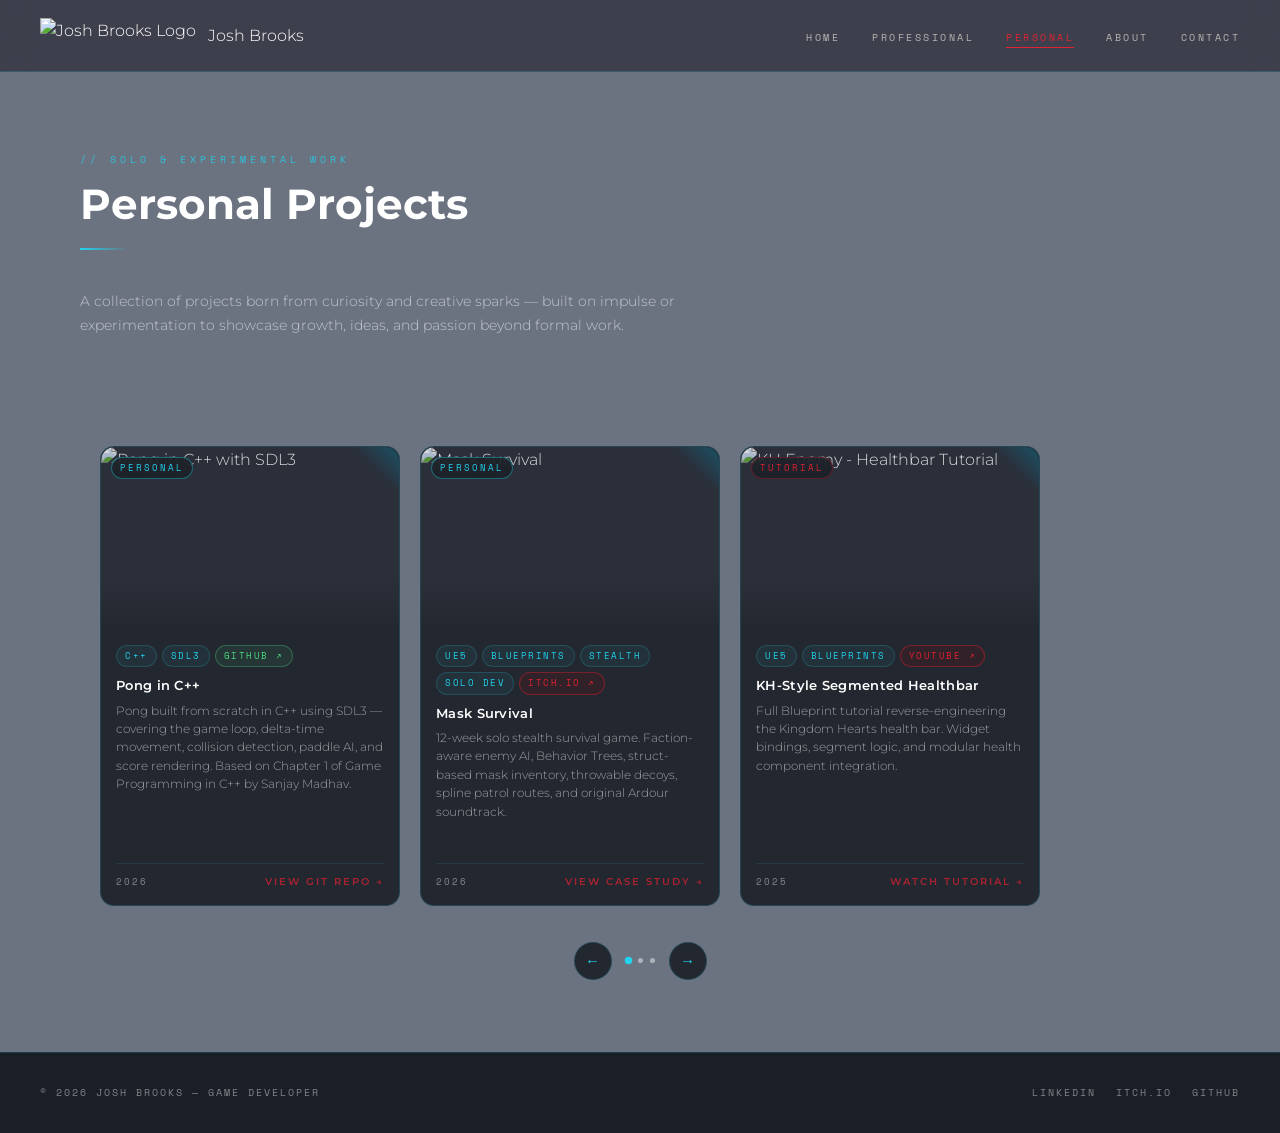
==== commit 4e94575f: "Update index.html" ====
--- a/index.html
+++ b/index.html
@@ -3,234 +3,20 @@
 <head>
 <meta charset="UTF-8"/>
 <meta name="viewport" content="width=device-width, initial-scale=1.0"/>
-<meta name="description" content="Josh Brooks — Game Programmer & Designer. UE5, Blueprints, C++."/>
-<title>Josh Brooks — Game Dev Portfolio</title>
+<title>Personal Projects — Josh Brooks</title>
 <link rel="stylesheet" href="style.css"/>
-<style>
-  /* ── HERO ── */
-  .hero {
-    min-height: calc(100vh - 62px);
-    display: flex;
-    align-items: center;
-    padding: 80px 40px;
-    position: relative;
-    overflow: hidden;
-  }
-  .hero::before {
-    content: '';
-    position: absolute; inset: 0;
-    background:
-      radial-gradient(ellipse 60% 50% at 70% 40%, rgba(34,211,238,0.07), transparent),
-      radial-gradient(ellipse 40% 60% at 20% 80%, rgba(132,0,5,0.08), transparent);
-    pointer-events: none;
-  }
-  /* subtle grid texture */
-  .hero::after {
-    content: '';
-    position: absolute; inset: 0;
-    background-image:
-      linear-gradient(rgba(34,211,238,0.04) 1px, transparent 1px),
-      linear-gradient(90deg, rgba(34,211,238,0.04) 1px, transparent 1px);
-    background-size: 48px 48px;
-    pointer-events: none;
-  }
-
-  .hero-inner {
-    position: relative;
-    z-index: 2;
-    max-width: 1200px;
-    margin: 0 auto;
-    width: 100%;
-    display: grid;
-    grid-template-columns: 1fr 1fr;
-    gap: 60px;
-    align-items: center;
-  }
-
-  .hero-eyebrow {
-    font-family: var(--font-mono);
-    font-size: 10px;
-    letter-spacing: 4px;
-    text-transform: uppercase;
-    color: var(--cyan);
-    margin-bottom: 16px;
-    opacity: 0.85;
-  }
-  .hero-name {
-    font-family: var(--font-head);
-    font-weight: 700;
-    font-size: clamp(36px, 5vw, 64px);
-    line-height: 1.05;
-    color: var(--white);
-    margin-bottom: 12px;
-  }
-  .hero-name span {
-    color: var(--cyan);
-  }
-  .hero-role {
-    font-family: var(--font-mono);
-    font-size: 13px;
-    letter-spacing: 3px;
-    text-transform: uppercase;
-    color: var(--red-bright);
-    margin-bottom: 28px;
-    opacity: 0.9;
-  }
-  .hero-bio {
-    font-size: 15px;
-    font-weight: 300;
-    color: rgba(255,255,255,0.65);
-    line-height: 1.7;
-    max-width: 520px;
-    margin-bottom: 36px;
-  }
-  .hero-btns {
-    display: flex;
-    gap: 14px;
-    flex-wrap: wrap;
-  }
-
-  /* hero stat chips */
-  .hero-stats {
-    display: flex;
-    flex-direction: column;
-    gap: 16px;
-  }
-  .stat-card {
-    background: var(--surface);
-    border: 1px solid var(--border);
-    border-radius: var(--radius);
-    padding: 20px 24px;
-    position: relative;
-    overflow: hidden;
-    transition: border-color 0.3s, box-shadow 0.3s;
-  }
-  .stat-card:hover {
-    border-color: rgba(34,211,238,0.4);
-    box-shadow: 0 8px 32px rgba(0,0,0,0.3), 0 0 16px var(--cyan-glow);
-  }
-  .stat-card::before {
-    content: '';
-    position: absolute; top:0; right:0;
-    width:30px; height:30px;
-    background: linear-gradient(225deg, var(--cyan-dim), transparent 60%);
-    opacity: 0.4;
-    border-radius: 0 var(--radius) 0 0;
-  }
-  .stat-label {
-    font-family: var(--font-mono);
-    font-size: 9px;
-    letter-spacing: 2.5px;
-    text-transform: uppercase;
-    color: var(--cyan);
-    opacity: 0.7;
-    margin-bottom: 6px;
-  }
-  .stat-value {
-    font-family: var(--font-head);
-    font-weight: 600;
-    font-size: 15px;
-    color: var(--white);
-    line-height: 1.3;
-  }
-  .stat-sub {
-    font-size: 11px;
-    font-weight: 300;
-    color: rgba(255,255,255,0.45);
-    margin-top: 4px;
-  }
-
-  /* ── ABOUT ── */
-  .about-grid {
-    display: grid;
-    grid-template-columns: 1fr 1fr;
-    gap: 48px;
-    align-items: start;
-  }
-  .about-text p {
-    font-size: 14px;
-    font-weight: 300;
-    color: rgba(255,255,255,0.65);
-    line-height: 1.75;
-    margin-bottom: 16px;
-  }
-  .about-text p:last-child { margin-bottom: 0; }
-
-  .skills-grid {
-    display: flex;
-    flex-direction: column;
-    gap: 12px;
-  }
-  .skill-row {
-    display: flex;
-    flex-direction: column;
-    gap: 6px;
-  }
-  .skill-name {
-    font-family: var(--font-mono);
-    font-size: 9px;
-    letter-spacing: 2px;
-    text-transform: uppercase;
-    color: var(--muted);
-    display: flex;
-    justify-content: space-between;
-  }
-  .skill-name span { color: var(--cyan); }
-  .skill-bar {
-    height: 3px;
-    background: rgba(255,255,255,0.08);
-    border-radius: 2px;
-    overflow: hidden;
-  }
-  .skill-fill {
-    height: 100%;
-    background: linear-gradient(90deg, var(--cyan-dim), var(--cyan));
-    border-radius: 2px;
-    transform-origin: left;
-    animation: fillBar 1.2s cubic-bezier(0.22,1,0.36,1) both;
-    animation-play-state: paused;
-  }
-  .skill-fill.animate { animation-play-state: running; }
-  @keyframes fillBar { from { transform: scaleX(0); } to { transform: scaleX(1); } }
-
-  /* ── FEATURED VIDEO ── */
-  .video-wrap {
-    position: relative;
-    width: 100%;
-    padding-top: 56.25%;
-    border-radius: var(--radius);
-    overflow: hidden;
-    border: 1px solid var(--border);
-    box-shadow: 0 16px 48px rgba(0,0,0,0.5);
-  }
-  .video-wrap iframe {
-    position: absolute; inset:0;
-    width:100%; height:100%;
-    border:none;
-  }
-
-  /* ── RESPONSIVE ── */
-  @media (max-width: 900px) {
-    .hero-inner  { grid-template-columns: 1fr; gap:40px; }
-    .hero-stats  { flex-direction: row; flex-wrap: wrap; }
-    .stat-card   { flex:1; min-width:200px; }
-    .about-grid  { grid-template-columns: 1fr; }
-    .hero        { padding: 60px 20px; }
-  }
-</style>
 </head>
 <body>
-
-<!-- NAV -->
+ 
 <nav class="site-nav">
   <div class="nav-logo">
     <img src="https://wixmp-fe53c9ff592a4da924211f23.wixmp.com/users/c1eed976-c0aa-4ad0-b243-b94461a41cc9/design-previews/214d02a4-6cc4-48d9-95d4-596dc8450f7b/1761703744191-transparentThumbnail.png" alt="Josh Brooks Logo"/>
     <span class="nav-logo-text">Josh Brooks</span>
   </div>
   <ul class="nav-links" id="navLinks">
-    <li><a href="index.html" class="active">Home</a></li>
+    <li><a href="index.html">Home</a></li>
     <li><a href="professional.html">Professional</a></li>
-    <li><a href="personal.html">Personal</a></li>
+    <li><a href="personal.html" class="active">Personal</a></li>
     <li><a href="about.html">About</a></li>
     <li><a href="about.html#contact">Contact</a></li>
   </ul>
@@ -238,135 +24,108 @@
     <span></span><span></span><span></span>
   </button>
 </nav>
-
-<!-- HERO -->
-<section class="hero">
-  <div class="hero-inner">
-    <div class="hero-content">
-      <p class="hero-eyebrow">// game programmer & designer</p>
-      <h1 class="hero-name">Josh<br/><span>Brooks</span></h1>
-      <p class="hero-role">UE5 · Blueprints · C++</p>
-      <p class="hero-bio">
-        I build immersive gameplay systems in Unreal Engine 5 — from faction-aware AI and modular combat frameworks to custom UI and original IP. Currently targeting Square Enix's post-2027 hiring cycle with Yoruba Hearts.
-      </p>
-      <div class="hero-btns">
-        <a class="btn" href="https://2205a5c4-53d7-4538-85b3-964f6ede4443.filesusr.com/ugd/c1eed9_886ade4aed494b0692daa543a011683f.pdf" target="_blank" rel="noopener">
-          ↓ Resume
-        </a>
-        <a class="btn btn-solid" href="professional.html">View Projects</a>
-      </div>
-    </div>
-    <div class="hero-stats">
-      <div class="stat-card">
-        <p class="stat-label">Primary Engine</p>
-        <p class="stat-value">Unreal Engine 5</p>
-        <p class="stat-sub">Blueprints · GAS · C++ (in progress)</p>
-      </div>
-      <div class="stat-card">
-        <p class="stat-label">Current Target</p>
-        <p class="stat-value">Square Enix</p>
-        <p class="stat-sub">Post-2027 hiring cycle · Yoruba Hearts portfolio</p>
-      </div>
-      <div class="stat-card">
-        <p class="stat-label">Education</p>
-        <p class="stat-value">M.S. Game Design</p>
-        <p class="stat-sub">Full Sail University · Digital Cinematography B.S.</p>
-      </div>
-      <div class="stat-card">
-        <p class="stat-label">Studio Collaboration</p>
-        <p class="stat-value">AyoGamesStudio</p>
-        <p class="stat-sub">Lead Programmer · Little Red Hunter</p>
-      </div>
-    </div>
+ 
+<!-- PAGE HEADER -->
+<div class="section" style="padding-bottom:20px;">
+  <p class="section-label">// solo & experimental work</p>
+  <h1 class="section-title">Personal Projects</h1>
+  <div class="section-rule"></div>
+  <p style="font-size:14px;font-weight:300;color:rgba(255,255,255,0.6);max-width:600px;line-height:1.7;">
+    A collection of projects born from curiosity and creative sparks — built on impulse or experimentation to showcase growth, ideas, and passion beyond formal work.
+  </p>
+</div>
+ 
+<!-- SCROLLER -->
+<div class="scroller-section">
+  <div class="scroller-wrap">
+    <div class="track" id="perTrack"></div>
   </div>
-</section>
-
-<!-- FEATURED VIDEO -->
-<div class="section" style="padding-top:0;">
-  <p class="section-label">// latest work</p>
-  <h2 class="section-title">Boss Enemy Healthbar</h2>
-  <div class="section-rule"></div>
-  <div class="video-wrap">
-    <iframe src="https://www.youtube.com/embed/sXqVevbXJlM" title="KH-Style Segmented Healthbar Tutorial" allowfullscreen></iframe>
+  <div class="scroller-nav">
+    <button class="s-btn" id="perPrev">&#8592;</button>
+    <div class="s-dots" id="perDots"></div>
+    <button class="s-btn" id="perNext">&#8594;</button>
   </div>
 </div>
-
-<!-- ABOUT SNAPSHOT -->
-<div class="section" style="background:var(--bg-dark); max-width:100%; padding:80px 40px;">
-  <div style="max-width:1200px; margin:0 auto;">
-    <p class="section-label">// about me</p>
-    <h2 class="section-title">Who I Am</h2>
-    <div class="section-rule"></div>
-    <div class="about-grid">
-      <div class="about-text">
-        <p>Hey! I'm Josh, a Game Programmer and Designer from New Jersey, USA. I've been playing games for as long as I can remember, always curious about how they worked behind the scenes.</p>
-        <p>That curiosity led me to earn a Conservatory Certificate in Fine Arts, a Bachelor's in Digital Cinematography, and later a Master's in Game Design from Full Sail University.</p>
-        <p>During my studies, I interned at Zygobots, where I shipped my first game and served as Lead Intern. Since then I've focused on building immersive gameplay systems, experimenting with mechanics, and refining modular design approaches.</p>
-        <p>What excites me most is figuring out how gameplay systems tick — and then finding ways to make them more efficient, polished, and fun.</p>
-        <div style="margin-top:28px;">
-          <a class="btn" href="about.html">Full Bio & Contact →</a>
-        </div>
-      </div>
-      <div class="skills-grid" id="skillsGrid">
-        <div class="skill-row">
-          <div class="skill-name">Unreal Engine 5 <span>Expert</span></div>
-          <div class="skill-bar"><div class="skill-fill" style="width:90%"></div></div>
-        </div>
-        <div class="skill-row">
-          <div class="skill-name">Blueprint Scripting <span>Expert</span></div>
-          <div class="skill-bar"><div class="skill-fill" style="width:90%"></div></div>
-        </div>
-        <div class="skill-row">
-          <div class="skill-name">Game Systems Design <span>Advanced</span></div>
-          <div class="skill-bar"><div class="skill-fill" style="width:80%"></div></div>
-        </div>
-        <div class="skill-row">
-          <div class="skill-name">C++ / SDL <span>Intermediate</span></div>
-          <div class="skill-bar"><div class="skill-fill" style="width:55%"></div></div>
-        </div>
-        <div class="skill-row">
-          <div class="skill-name">Gameplay Ability System <span>Learning</span></div>
-          <div class="skill-bar"><div class="skill-fill" style="width:35%"></div></div>
-        </div>
-        <div class="skill-row">
-          <div class="skill-name">Blender / 3D Pipeline <span>Intermediate</span></div>
-          <div class="skill-bar"><div class="skill-fill" style="width:50%"></div></div>
-        </div>
-      </div>
-    </div>
-  </div>
-</div>
-
-<!-- FOOTER -->
+ 
 <footer class="site-footer">
-  <p class="footer-copy">© 2024 Josh Brooks — Game Developer</p>
+  <p class="footer-copy">© 2026 Josh Brooks — Game Developer</p>
   <div class="footer-links">
     <a href="http://www.linkedin.com/in/veryambitious" target="_blank" rel="noopener">LinkedIn</a>
     <a href="https://fear-wydk.itch.io" target="_blank" rel="noopener">itch.io</a>
     <a href="https://github.com/FearWydk" target="_blank" rel="noopener">GitHub</a>
   </div>
 </footer>
-
+ 
+<script src="scroller.js"></script>
 <script>
-  // Nav hamburger
+/* ================================================================
+   ✏️  EDIT PERSONAL PROJECTS HERE
+   ================================================================ */
+const PER_PROJECTS = [
+ 
+  {
+    title:      "Pong in C++",
+    year:       "2026",
+    badge:      "Personal",
+    badgeClass: "personal",
+    desc:       "Pong built from scratch in C++ using SDL3 — covering the game loop, delta-time movement, collision detection, paddle AI, and score rendering. Based on Chapter 1 of Game Programming in C++ by Sanjay Madhav.",
+    ctaLabel:   "View Git Repo",
+    ctaLink:    "https://github.com/FearWydk/Pong",
+    tags: [
+      { label:"C++",    color:"" },
+      { label:"SDL3",   color:"" },
+      { label:"GitHub", color:"g", link:"https://github.com/FearWydk/Pong" },
+    ],
+    media:{ type:"image", src:"media/personal/pong.png", alt:"Pong in C++ with SDL3" }
+  },
+ 
+  {
+    title:      "Mask Survival",
+    year:       "2026",
+    badge:      "Personal",
+    badgeClass: "personal",
+    desc:       "12-week solo stealth survival game. Faction-aware enemy AI, Behavior Trees, struct-based mask inventory, throwable decoys, spline patrol routes, and original Ardour soundtrack.",
+    ctaLabel:   "View Case Study",
+    ctaLink:    "case-mask-survival.html",
+    tags: [
+      { label:"UE5",        color:"" },
+      { label:"Blueprints", color:"" },
+      { label:"Stealth",    color:"" },
+      { label:"Solo Dev",   color:"" },
+      { label:"itch.io",    color:"r", link:"https://fear-wydk.itch.io/mask-survival" },
+    ],
+    media:{ type:"image", src:"https://static.wixstatic.com/media/c1eed9_f69158f7b1974edf858ec41639141a87~mv2.jpg", alt:"Mask Survival" }
+  },
+ 
+  {
+    title:      "KH-Style Segmented Healthbar",
+    year:       "2025",
+    badge:      "Tutorial",
+    badgeClass: "tutorial",
+    desc:       "Full Blueprint tutorial reverse-engineering the Kingdom Hearts health bar. Widget bindings, segment logic, and modular health component integration.",
+    ctaLabel:   "Watch Tutorial",
+    ctaLink:    "https://www.youtube.com/watch?v=sXqVevbXJlM",
+    tags: [
+      { label:"UE5",        color:"" },
+      { label:"Blueprints", color:"" },
+      { label:"YouTube",    color:"r", link:"https://www.youtube.com/watch?v=sXqVevbXJlM" },
+    ],
+    media:{ type:"image", src:"https://static.wixstatic.com/media/c1eed9_73317474244c44c6a26841f8d8acedb8~mv2.jpg", alt:"KH Enemy - Healthbar Tutorial" }
+  },
+ 
+  /* ── ADD NEW PERSONAL PROJECT HERE ── */
+ 
+];
+/* ================================================================
+   ✏️  END OF EDITABLE SECTION
+   ================================================================ */
+ 
+document.addEventListener('DOMContentLoaded', () => {
+  initScroller('perTrack', 'perDots', 'perPrev', 'perNext', PER_PROJECTS);
   document.getElementById('hamburger').addEventListener('click', () => {
     document.getElementById('navLinks').classList.toggle('open');
   });
-
-  // Skill bar animation on scroll
-  const skillsGrid = document.getElementById('skillsGrid');
-  const fills = skillsGrid.querySelectorAll('.skill-fill');
-  const observer = new IntersectionObserver(entries => {
-    entries.forEach(entry => {
-      if (entry.isIntersecting) {
-        fills.forEach((f, i) => {
-          setTimeout(() => f.classList.add('animate'), i * 100);
-        });
-        observer.disconnect();
-      }
-    });
-  }, { threshold: 0.3 });
-  observer.observe(skillsGrid);
+});
 </script>
 </body>
 </html>
--- a/style.css
+++ b/style.css
@@ -53,7 +53,7 @@
   position: sticky;
   top: 0;
   z-index: 100;
-  background: rgba(35,39,47,0.92);
+  background: rgba(35,35,45,0.62);
   backdrop-filter: blur(14px);
   -webkit-backdrop-filter: blur(14px);
   border-bottom: 1px solid var(--border);
@@ -61,7 +61,7 @@
   display: flex;
   align-items: center;
   justify-content: space-between;
-  height: 62px;
+  height: 72px;
 }
 
 .nav-logo {
@@ -70,8 +70,11 @@
   gap: 12px;
 }
 .nav-logo img {
-  height: 36px;
+  height: 48px;
   width: auto;
+  object-fit: contain;
+  padding: 6px 0;
+}
 }
 .nav-logo-text {
   font-family: var(--font-mono);
@@ -122,6 +125,8 @@
   border-radius: 2px;
   transition: all 0.3s;
 }
+.nav-hamburger span { background: #E32132; }
+.nav-links a:hover, .nav-links a.active { color: #E32132; border-bottom-color: #E32132; }
 
 /* ── MOBILE NAV ── */
 @media (max-width: 768px) {
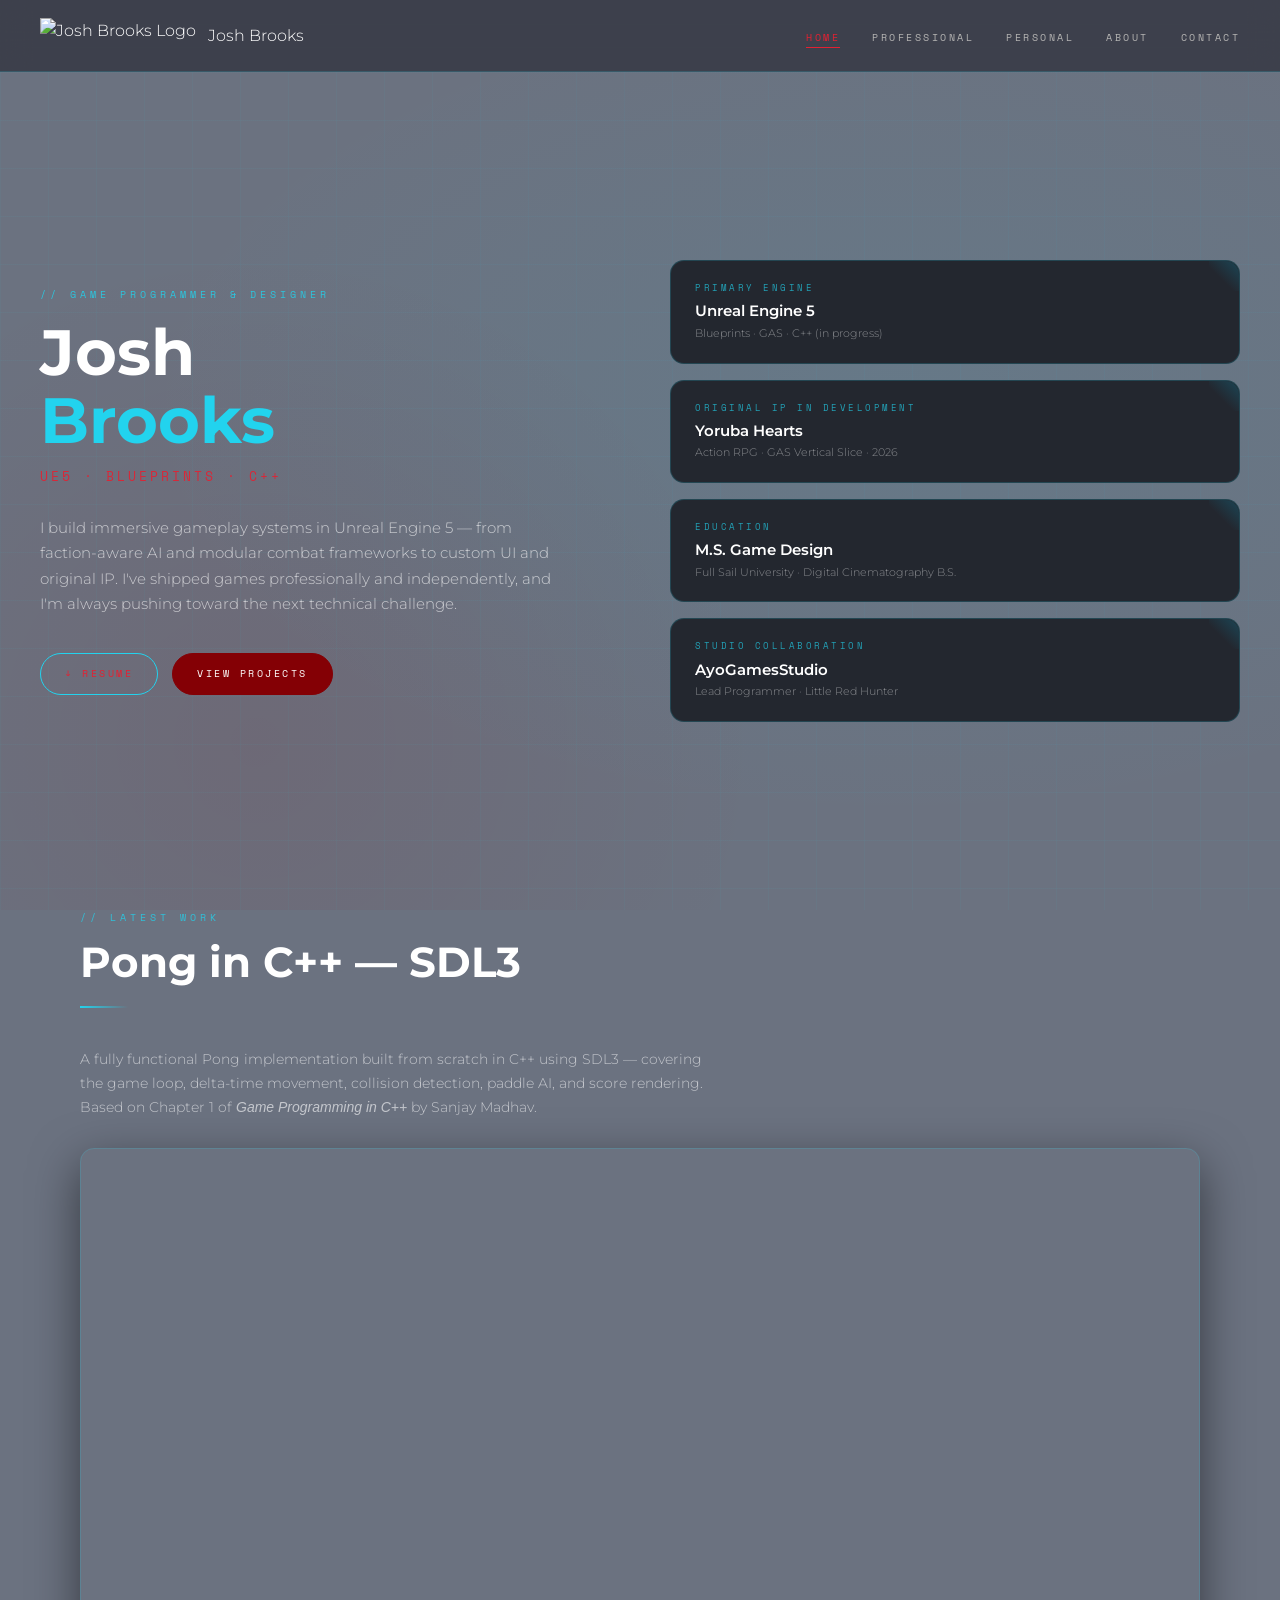
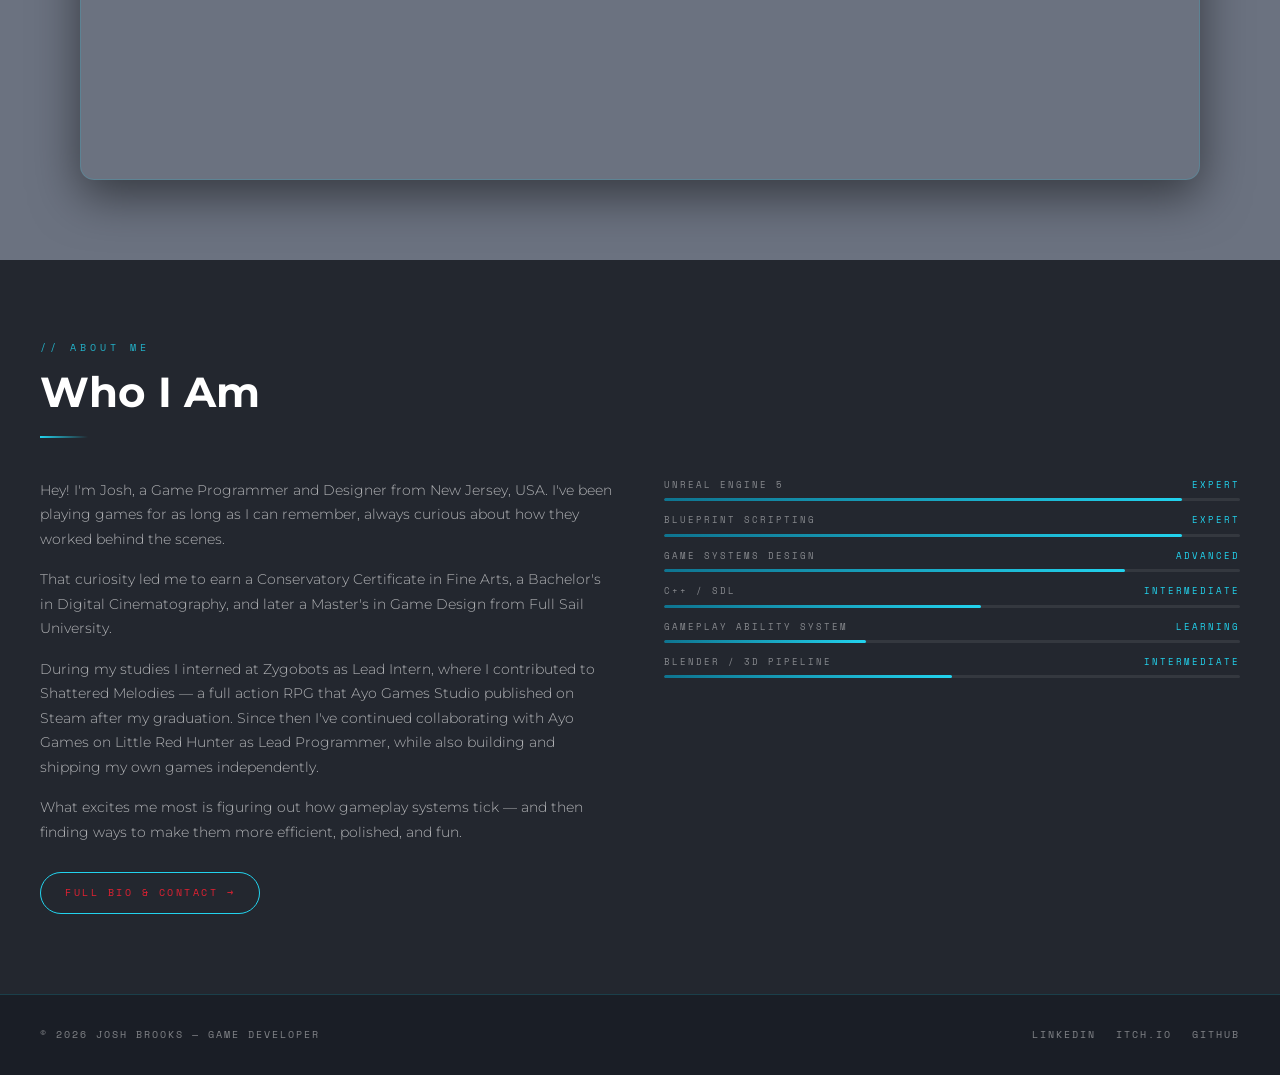
==== commit 7009acf5: "Enhance SEO and update hero section styles Updated the title and meta description for better SEO. Ad" ====
--- a/index.html
+++ b/index.html
@@ -3,20 +3,234 @@
 <head>
 <meta charset="UTF-8"/>
 <meta name="viewport" content="width=device-width, initial-scale=1.0"/>
-<title>Personal Projects — Josh Brooks</title>
+<meta name="description" content="Josh Brooks — Game Programmer & Designer. UE5, Blueprints, C++."/>
+<title>Josh Brooks — Game Dev Portfolio</title>
 <link rel="stylesheet" href="style.css"/>
+<style>
+  /* ── HERO ── */
+  .hero {
+    min-height: calc(100vh - 62px);
+    display: flex;
+    align-items: center;
+    padding: 80px 40px;
+    position: relative;
+    overflow: hidden;
+  }
+  .hero::before {
+    content: '';
+    position: absolute; inset: 0;
+    background:
+      radial-gradient(ellipse 60% 50% at 70% 40%, rgba(34,211,238,0.07), transparent),
+      radial-gradient(ellipse 40% 60% at 20% 80%, rgba(132,0,5,0.08), transparent);
+    pointer-events: none;
+  }
+  /* subtle grid texture */
+  .hero::after {
+    content: '';
+    position: absolute; inset: 0;
+    background-image:
+      linear-gradient(rgba(34,211,238,0.04) 1px, transparent 1px),
+      linear-gradient(90deg, rgba(34,211,238,0.04) 1px, transparent 1px);
+    background-size: 48px 48px;
+    pointer-events: none;
+  }
+ 
+  .hero-inner {
+    position: relative;
+    z-index: 2;
+    max-width: 1200px;
+    margin: 0 auto;
+    width: 100%;
+    display: grid;
+    grid-template-columns: 1fr 1fr;
+    gap: 60px;
+    align-items: center;
+  }
+ 
+  .hero-eyebrow {
+    font-family: var(--font-mono);
+    font-size: 10px;
+    letter-spacing: 4px;
+    text-transform: uppercase;
+    color: var(--cyan);
+    margin-bottom: 16px;
+    opacity: 0.85;
+  }
+  .hero-name {
+    font-family: var(--font-head);
+    font-weight: 700;
+    font-size: clamp(36px, 5vw, 64px);
+    line-height: 1.05;
+    color: var(--white);
+    margin-bottom: 12px;
+  }
+  .hero-name span {
+    color: var(--cyan);
+  }
+  .hero-role {
+    font-family: var(--font-mono);
+    font-size: 13px;
+    letter-spacing: 3px;
+    text-transform: uppercase;
+    color: var(--red-bright);
+    margin-bottom: 28px;
+    opacity: 0.9;
+  }
+  .hero-bio {
+    font-size: 15px;
+    font-weight: 300;
+    color: rgba(255,255,255,0.65);
+    line-height: 1.7;
+    max-width: 520px;
+    margin-bottom: 36px;
+  }
+  .hero-btns {
+    display: flex;
+    gap: 14px;
+    flex-wrap: wrap;
+  }
+ 
+  /* hero stat chips */
+  .hero-stats {
+    display: flex;
+    flex-direction: column;
+    gap: 16px;
+  }
+  .stat-card {
+    background: var(--surface);
+    border: 1px solid var(--border);
+    border-radius: var(--radius);
+    padding: 20px 24px;
+    position: relative;
+    overflow: hidden;
+    transition: border-color 0.3s, box-shadow 0.3s;
+  }
+  .stat-card:hover {
+    border-color: rgba(34,211,238,0.4);
+    box-shadow: 0 8px 32px rgba(0,0,0,0.3), 0 0 16px var(--cyan-glow);
+  }
+  .stat-card::before {
+    content: '';
+    position: absolute; top:0; right:0;
+    width:30px; height:30px;
+    background: linear-gradient(225deg, var(--cyan-dim), transparent 60%);
+    opacity: 0.4;
+    border-radius: 0 var(--radius) 0 0;
+  }
+  .stat-label {
+    font-family: var(--font-mono);
+    font-size: 9px;
+    letter-spacing: 2.5px;
+    text-transform: uppercase;
+    color: var(--cyan);
+    opacity: 0.7;
+    margin-bottom: 6px;
+  }
+  .stat-value {
+    font-family: var(--font-head);
+    font-weight: 600;
+    font-size: 15px;
+    color: var(--white);
+    line-height: 1.3;
+  }
+  .stat-sub {
+    font-size: 11px;
+    font-weight: 300;
+    color: rgba(255,255,255,0.45);
+    margin-top: 4px;
+  }
+ 
+  /* ── ABOUT ── */
+  .about-grid {
+    display: grid;
+    grid-template-columns: 1fr 1fr;
+    gap: 48px;
+    align-items: start;
+  }
+  .about-text p {
+    font-size: 14px;
+    font-weight: 300;
+    color: rgba(255,255,255,0.65);
+    line-height: 1.75;
+    margin-bottom: 16px;
+  }
+  .about-text p:last-child { margin-bottom: 0; }
+ 
+  .skills-grid {
+    display: flex;
+    flex-direction: column;
+    gap: 12px;
+  }
+  .skill-row {
+    display: flex;
+    flex-direction: column;
+    gap: 6px;
+  }
+  .skill-name {
+    font-family: var(--font-mono);
+    font-size: 9px;
+    letter-spacing: 2px;
+    text-transform: uppercase;
+    color: var(--muted);
+    display: flex;
+    justify-content: space-between;
+  }
+  .skill-name span { color: var(--cyan); }
+  .skill-bar {
+    height: 3px;
+    background: rgba(255,255,255,0.08);
+    border-radius: 2px;
+    overflow: hidden;
+  }
+  .skill-fill {
+    height: 100%;
+    background: linear-gradient(90deg, var(--cyan-dim), var(--cyan));
+    border-radius: 2px;
+    transform-origin: left;
+    animation: fillBar 1.2s cubic-bezier(0.22,1,0.36,1) both;
+    animation-play-state: paused;
+  }
+  .skill-fill.animate { animation-play-state: running; }
+  @keyframes fillBar { from { transform: scaleX(0); } to { transform: scaleX(1); } }
+ 
+  /* ── FEATURED VIDEO ── */
+  .video-wrap {
+    position: relative;
+    width: 100%;
+    padding-top: 56.25%;
+    border-radius: var(--radius);
+    overflow: hidden;
+    border: 1px solid var(--border);
+    box-shadow: 0 16px 48px rgba(0,0,0,0.5);
+  }
+  .video-wrap iframe {
+    position: absolute; inset:0;
+    width:100%; height:100%;
+    border:none;
+  }
+ 
+  /* ── RESPONSIVE ── */
+  @media (max-width: 900px) {
+    .hero-inner  { grid-template-columns: 1fr; gap:40px; }
+    .hero-stats  { flex-direction: row; flex-wrap: wrap; }
+    .stat-card   { flex:1; min-width:200px; }
+    .about-grid  { grid-template-columns: 1fr; }
+    .hero        { padding: 60px 20px; }
+  }
+</style>
 </head>
 <body>
  
+<!-- NAV -->
 <nav class="site-nav">
   <div class="nav-logo">
     <img src="https://wixmp-fe53c9ff592a4da924211f23.wixmp.com/users/c1eed976-c0aa-4ad0-b243-b94461a41cc9/design-previews/214d02a4-6cc4-48d9-95d4-596dc8450f7b/1761703744191-transparentThumbnail.png" alt="Josh Brooks Logo"/>
     <span class="nav-logo-text">Josh Brooks</span>
   </div>
   <ul class="nav-links" id="navLinks">
-    <li><a href="index.html">Home</a></li>
+    <li><a href="index.html" class="active">Home</a></li>
     <li><a href="professional.html">Professional</a></li>
-    <li><a href="personal.html" class="active">Personal</a></li>
+    <li><a href="personal.html">Personal</a></li>
     <li><a href="about.html">About</a></li>
     <li><a href="about.html#contact">Contact</a></li>
   </ul>
@@ -25,28 +239,108 @@
   </button>
 </nav>
  
-<!-- PAGE HEADER -->
-<div class="section" style="padding-bottom:20px;">
-  <p class="section-label">// solo & experimental work</p>
-  <h1 class="section-title">Personal Projects</h1>
+<!-- HERO -->
+<section class="hero">
+  <div class="hero-inner">
+    <div class="hero-content">
+      <p class="hero-eyebrow">// game programmer & designer</p>
+      <h1 class="hero-name">Josh<br/><span>Brooks</span></h1>
+      <p class="hero-role">UE5 · Blueprints · C++</p>
+      <p class="hero-bio">
+        I build immersive gameplay systems in Unreal Engine 5 — from faction-aware AI and modular combat frameworks to custom UI and original IP. I've shipped games professionally and independently, and I'm always pushing toward the next technical challenge.
+      </p>
+      <div class="hero-btns">
+        <a class="btn" href="https://2205a5c4-53d7-4538-85b3-964f6ede4443.filesusr.com/ugd/c1eed9_886ade4aed494b0692daa543a011683f.pdf" target="_blank" rel="noopener">
+          ↓ Resume
+        </a>
+        <a class="btn btn-solid" href="professional.html">View Projects</a>
+      </div>
+    </div>
+    <div class="hero-stats">
+      <div class="stat-card">
+        <p class="stat-label">Primary Engine</p>
+        <p class="stat-value">Unreal Engine 5</p>
+        <p class="stat-sub">Blueprints · GAS · C++ (in progress)</p>
+      </div>
+      <div class="stat-card">
+        <p class="stat-label">Original IP in Development</p>
+        <p class="stat-value">Yoruba Hearts</p>
+        <p class="stat-sub">Action RPG · GAS Vertical Slice · 2026</p>
+      </div>
+      <div class="stat-card">
+        <p class="stat-label">Education</p>
+        <p class="stat-value">M.S. Game Design</p>
+        <p class="stat-sub">Full Sail University · Digital Cinematography B.S.</p>
+      </div>
+      <div class="stat-card">
+        <p class="stat-label">Studio Collaboration</p>
+        <p class="stat-value">AyoGamesStudio</p>
+        <p class="stat-sub">Lead Programmer · Little Red Hunter</p>
+      </div>
+    </div>
+  </div>
+</section>
+ 
+<!-- FEATURED VIDEO -->
+<div class="section" style="padding-top:0;">
+  <p class="section-label">// latest work</p>
+  <h2 class="section-title">Pong in C++ — SDL3</h2>
   <div class="section-rule"></div>
-  <p style="font-size:14px;font-weight:300;color:rgba(255,255,255,0.6);max-width:600px;line-height:1.7;">
-    A collection of projects born from curiosity and creative sparks — built on impulse or experimentation to showcase growth, ideas, and passion beyond formal work.
+  <p style="font-size:14px;font-weight:300;color:rgba(255,255,255,0.6);line-height:1.7;margin-bottom:28px;max-width:640px;">
+    A fully functional Pong implementation built from scratch in C++ using SDL3 — covering the game loop, delta-time movement, collision detection, paddle AI, and score rendering. Based on Chapter 1 of <em>Game Programming in C++</em> by Sanjay Madhav.
   </p>
+  <div class="video-wrap">
+    <iframe src="https://www.youtube.com/embed/8UvOI4M-qIA" title="Pong in C++ with SDL3 — Gameplay" allowfullscreen></iframe>
+  </div>
 </div>
  
-<!-- SCROLLER -->
-<div class="scroller-section">
-  <div class="scroller-wrap">
-    <div class="track" id="perTrack"></div>
-  </div>
-  <div class="scroller-nav">
-    <button class="s-btn" id="perPrev">&#8592;</button>
-    <div class="s-dots" id="perDots"></div>
-    <button class="s-btn" id="perNext">&#8594;</button>
+<!-- ABOUT SNAPSHOT -->
+<div class="section" style="background:var(--bg-dark); max-width:100%; padding:80px 40px;">
+  <div style="max-width:1200px; margin:0 auto;">
+    <p class="section-label">// about me</p>
+    <h2 class="section-title">Who I Am</h2>
+    <div class="section-rule"></div>
+    <div class="about-grid">
+      <div class="about-text">
+        <p>Hey! I'm Josh, a Game Programmer and Designer from New Jersey, USA. I've been playing games for as long as I can remember, always curious about how they worked behind the scenes.</p>
+        <p>That curiosity led me to earn a Conservatory Certificate in Fine Arts, a Bachelor's in Digital Cinematography, and later a Master's in Game Design from Full Sail University.</p>
+        <p>During my studies I interned at Zygobots as Lead Intern, where I contributed to Shattered Melodies — a full action RPG that Ayo Games Studio published on Steam after my graduation. Since then I've continued collaborating with Ayo Games on Little Red Hunter as Lead Programmer, while also building and shipping my own games independently.</p>
+        <p>What excites me most is figuring out how gameplay systems tick — and then finding ways to make them more efficient, polished, and fun.</p>
+        <div style="margin-top:28px;">
+          <a class="btn" href="about.html">Full Bio & Contact →</a>
+        </div>
+      </div>
+      <div class="skills-grid" id="skillsGrid">
+        <div class="skill-row">
+          <div class="skill-name">Unreal Engine 5 <span>Expert</span></div>
+          <div class="skill-bar"><div class="skill-fill" style="width:90%"></div></div>
+        </div>
+        <div class="skill-row">
+          <div class="skill-name">Blueprint Scripting <span>Expert</span></div>
+          <div class="skill-bar"><div class="skill-fill" style="width:90%"></div></div>
+        </div>
+        <div class="skill-row">
+          <div class="skill-name">Game Systems Design <span>Advanced</span></div>
+          <div class="skill-bar"><div class="skill-fill" style="width:80%"></div></div>
+        </div>
+        <div class="skill-row">
+          <div class="skill-name">C++ / SDL <span>Intermediate</span></div>
+          <div class="skill-bar"><div class="skill-fill" style="width:55%"></div></div>
+        </div>
+        <div class="skill-row">
+          <div class="skill-name">Gameplay Ability System <span>Learning</span></div>
+          <div class="skill-bar"><div class="skill-fill" style="width:35%"></div></div>
+        </div>
+        <div class="skill-row">
+          <div class="skill-name">Blender / 3D Pipeline <span>Intermediate</span></div>
+          <div class="skill-bar"><div class="skill-fill" style="width:50%"></div></div>
+        </div>
+      </div>
+    </div>
   </div>
 </div>
  
+<!-- FOOTER -->
 <footer class="site-footer">
   <p class="footer-copy">© 2026 Josh Brooks — Game Developer</p>
   <div class="footer-links">
@@ -56,76 +350,27 @@
   </div>
 </footer>
  
-<script src="scroller.js"></script>
 <script>
-/* ================================================================
-   ✏️  EDIT PERSONAL PROJECTS HERE
-   ================================================================ */
-const PER_PROJECTS = [
- 
-  {
-    title:      "Pong in C++",
-    year:       "2026",
-    badge:      "Personal",
-    badgeClass: "personal",
-    desc:       "Pong built from scratch in C++ using SDL3 — covering the game loop, delta-time movement, collision detection, paddle AI, and score rendering. Based on Chapter 1 of Game Programming in C++ by Sanjay Madhav.",
-    ctaLabel:   "View Git Repo",
-    ctaLink:    "https://github.com/FearWydk/Pong",
-    tags: [
-      { label:"C++",    color:"" },
-      { label:"SDL3",   color:"" },
-      { label:"GitHub", color:"g", link:"https://github.com/FearWydk/Pong" },
-    ],
-    media:{ type:"image", src:"media/personal/pong.png", alt:"Pong in C++ with SDL3" }
-  },
- 
-  {
-    title:      "Mask Survival",
-    year:       "2026",
-    badge:      "Personal",
-    badgeClass: "personal",
-    desc:       "12-week solo stealth survival game. Faction-aware enemy AI, Behavior Trees, struct-based mask inventory, throwable decoys, spline patrol routes, and original Ardour soundtrack.",
-    ctaLabel:   "View Case Study",
-    ctaLink:    "case-mask-survival.html",
-    tags: [
-      { label:"UE5",        color:"" },
-      { label:"Blueprints", color:"" },
-      { label:"Stealth",    color:"" },
-      { label:"Solo Dev",   color:"" },
-      { label:"itch.io",    color:"r", link:"https://fear-wydk.itch.io/mask-survival" },
-    ],
-    media:{ type:"image", src:"https://static.wixstatic.com/media/c1eed9_f69158f7b1974edf858ec41639141a87~mv2.jpg", alt:"Mask Survival" }
-  },
- 
-  {
-    title:      "KH-Style Segmented Healthbar",
-    year:       "2025",
-    badge:      "Tutorial",
-    badgeClass: "tutorial",
-    desc:       "Full Blueprint tutorial reverse-engineering the Kingdom Hearts health bar. Widget bindings, segment logic, and modular health component integration.",
-    ctaLabel:   "Watch Tutorial",
-    ctaLink:    "https://www.youtube.com/watch?v=sXqVevbXJlM",
-    tags: [
-      { label:"UE5",        color:"" },
-      { label:"Blueprints", color:"" },
-      { label:"YouTube",    color:"r", link:"https://www.youtube.com/watch?v=sXqVevbXJlM" },
-    ],
-    media:{ type:"image", src:"https://static.wixstatic.com/media/c1eed9_73317474244c44c6a26841f8d8acedb8~mv2.jpg", alt:"KH Enemy - Healthbar Tutorial" }
-  },
- 
-  /* ── ADD NEW PERSONAL PROJECT HERE ── */
- 
-];
-/* ================================================================
-   ✏️  END OF EDITABLE SECTION
-   ================================================================ */
- 
-document.addEventListener('DOMContentLoaded', () => {
-  initScroller('perTrack', 'perDots', 'perPrev', 'perNext', PER_PROJECTS);
+  // Nav hamburger
   document.getElementById('hamburger').addEventListener('click', () => {
     document.getElementById('navLinks').classList.toggle('open');
   });
-});
+ 
+  // Skill bar animation on scroll
+  const skillsGrid = document.getElementById('skillsGrid');
+  const fills = skillsGrid.querySelectorAll('.skill-fill');
+  const observer = new IntersectionObserver(entries => {
+    entries.forEach(entry => {
+      if (entry.isIntersecting) {
+        fills.forEach((f, i) => {
+          setTimeout(() => f.classList.add('animate'), i * 100);
+        });
+        observer.disconnect();
+      }
+    });
+  }, { threshold: 0.3 });
+  observer.observe(skillsGrid);
 </script>
 </body>
 </html>
+ 
